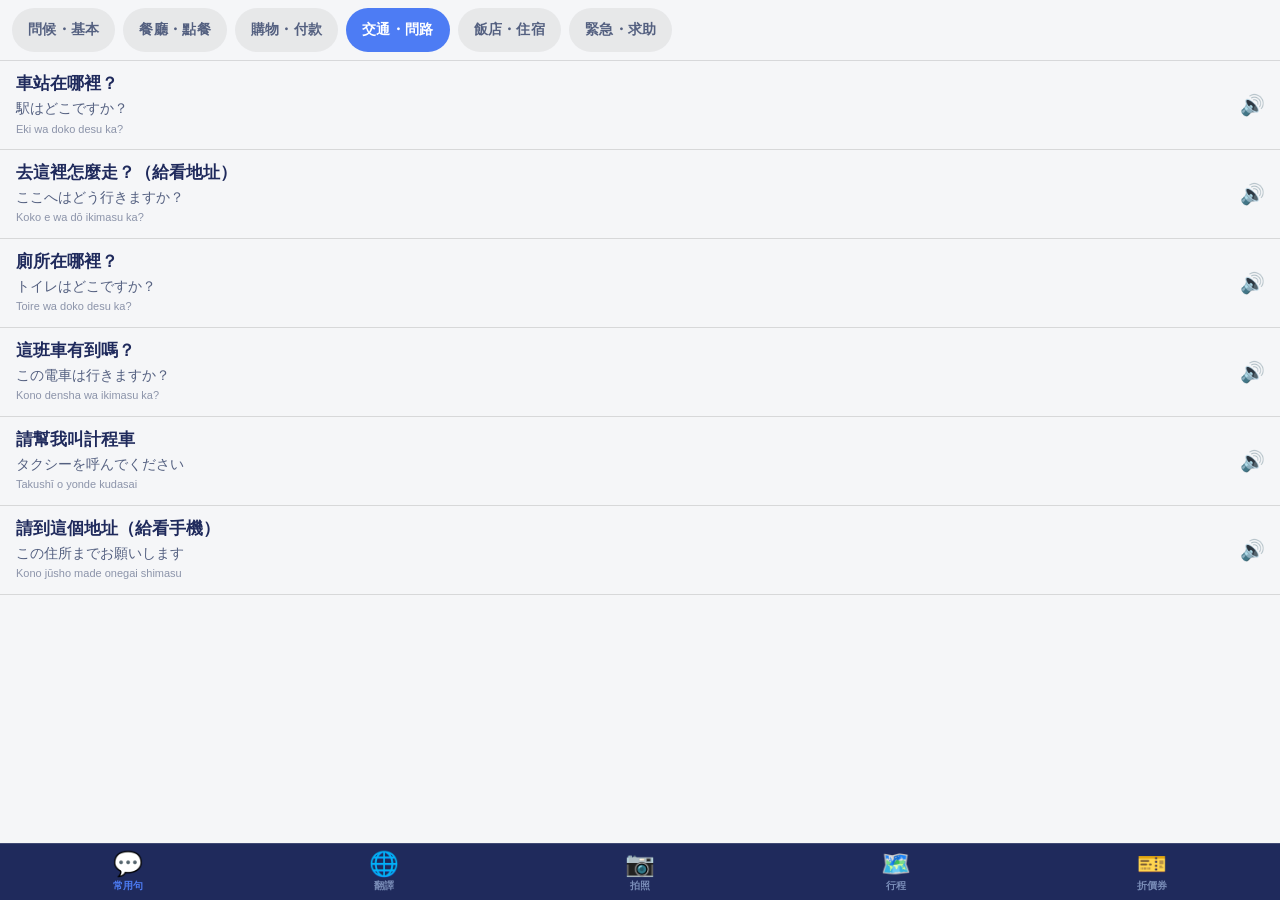
==== index.html @ 30d0a012 "feat(tokyo-trip): Task4 折價券圖片專區 + Task8 淺色主題與常用句分類導覽 Task4 折價券：16 張店家券圖（已壓縮 5MB、全預快取離線可用）、       分類列" ====
<!DOCTYPE html>
<html lang="zh-Hant">
<head>
  <meta charset="UTF-8">

  <!-- ── iOS PWA meta ──────────────────────────────────────────
       viewport-fit=cover：頁面延伸至瀏海/home bar 區域（safe-area 補回）
       apple-mobile-web-app-capable：允許加入主畫面以全螢幕啟動
       apple-mobile-web-app-status-bar-style：default = 不透明黑字（Task8 淺色主題）
         → default 下 safe-area-inset-top 歸 0，全站 env() 回退 0px 模式安全
  ──────────────────────────────────────────────────────────── -->
  <meta name="viewport" content="width=device-width, initial-scale=1, viewport-fit=cover">
  <meta name="apple-mobile-web-app-capable" content="yes">
  <meta name="apple-mobile-web-app-status-bar-style" content="default">
  <meta name="apple-mobile-web-app-title" content="東京行">
  <link rel="apple-touch-icon" href="./icons/apple-touch-icon.png">

  <!-- ── PWA manifest & theme ─────────────────────────────── -->
  <link rel="manifest" href="./manifest.webmanifest">
  <meta name="theme-color" content="#F5F6F8">   <!-- Task8 淺色主題，與 --c-bg / manifest 三處一致 -->

  <title>東京自由行</title>
  <link rel="stylesheet" href="./css/style.css">
</head>
<body>

  <!-- ──────────────────────────────────────────────────────────
    分頁容器（A1 DOM 約定）
      id="tab-{id}"  ← app.js showTab() 依此 id 控制 hidden
      每個 section 直接作為 Task2–6 的掛載容器
      Task2–6 整塊替換 .placeholder-card，不改 section 本體
  ─────────────────────────────────────────────────────────── -->

  <!-- 常用句（Task2 實作）-->
  <section id="tab-phrases" class="tab-section">
    <div class="placeholder-card">
      <span class="placeholder-icon" aria-hidden="true">💬</span>
      <h1 class="placeholder-title">常用句</h1>
      <p class="placeholder-desc">Task2 會實作</p>
    </div>
  </section>

  <!-- 翻譯（Task5 實作）-->
  <section id="tab-translate" class="tab-section" hidden>
    <div class="placeholder-card">
      <span class="placeholder-icon" aria-hidden="true">🌐</span>
      <h1 class="placeholder-title">翻譯</h1>
      <p class="placeholder-desc">Task5 會實作</p>
    </div>
  </section>

  <!-- 拍照（Task6 實作）-->
  <section id="tab-camera" class="tab-section" hidden>
    <div class="placeholder-card">
      <span class="placeholder-icon" aria-hidden="true">📷</span>
      <h1 class="placeholder-title">拍照</h1>
      <p class="placeholder-desc">Task6 會實作</p>
    </div>
  </section>

  <!-- 行程（Task3 實作）-->
  <section id="tab-trip" class="tab-section" hidden>
    <div class="placeholder-card">
      <span class="placeholder-icon" aria-hidden="true">🗺️</span>
      <h1 class="placeholder-title">行程</h1>
      <p class="placeholder-desc">Task3 會實作</p>
    </div>
  </section>

  <!-- 折價券（Task4 實作）-->
  <section id="tab-coupons" class="tab-section" hidden>
    <div class="placeholder-card">
      <span class="placeholder-icon" aria-hidden="true">🎫</span>
      <h1 class="placeholder-title">折價券</h1>
      <p class="placeholder-desc">Task4 會實作</p>
    </div>
  </section>

  <!-- ──────────────────────────────────────────────────────────
    底部分頁導覽列
      A1：data-tab="{id}"  ← app.js DOMContentLoaded 時綁定點擊
      A7：z-index:10（style.css 定義；overlay 須 ≥100）
      safe-area-inset-bottom 由 style.css 處理（iOS home bar）
  ─────────────────────────────────────────────────────────── -->
  <nav id="nav-bar" role="tablist" aria-label="主導覽">

    <button class="nav-btn active" data-tab="phrases"
            role="tab" aria-selected="true" aria-controls="tab-phrases">
      <span class="nav-icon" aria-hidden="true">💬</span>
      <span class="nav-label">常用句</span>
    </button>

    <button class="nav-btn" data-tab="translate"
            role="tab" aria-selected="false" aria-controls="tab-translate">
      <span class="nav-icon" aria-hidden="true">🌐</span>
      <span class="nav-label">翻譯</span>
    </button>

    <button class="nav-btn" data-tab="camera"
            role="tab" aria-selected="false" aria-controls="tab-camera">
      <span class="nav-icon" aria-hidden="true">📷</span>
      <span class="nav-label">拍照</span>
    </button>

    <button class="nav-btn" data-tab="trip"
            role="tab" aria-selected="false" aria-controls="tab-trip">
      <span class="nav-icon" aria-hidden="true">🗺️</span>
      <span class="nav-label">行程</span>
    </button>

    <button class="nav-btn" data-tab="coupons"
            role="tab" aria-selected="false" aria-controls="tab-coupons">
      <span class="nav-icon" aria-hidden="true">🎫</span>
      <span class="nav-label">折價券</span>
    </button>

  </nav>

  <!-- ──────────────────────────────────────────────────────────
    腳本載入順序（A6 — 前四項位置定死，Task2-6 不得更動）
      config.js：onerror 容錯（A4）— window.APP_CONFIG 可能未定義
      phrases.js / tripdata.js：資料層，必須在 app.js 之前
      app.js：分頁框架 + App API + SW 註冊
      Task2-6 功能模組：app.js 之後插入，可直接同步呼叫 App.registerTab()
  ─────────────────────────────────────────────────────────── -->
  <script src="./js/config.js" onerror="window._configLoadError=true"></script>
  <script src="./js/phrases.js"></script>
  <script src="./js/tripdata.js"></script>
  <script src="./js/app.js"></script>
  <!-- Task2 功能模組（順序定死：tts 在最前，phrases-tab 在最後，皆在 app.js 之後）-->
  <script src="./js/tts.js"></script>
  <script src="./js/bigtext.js"></script>
  <script src="./js/phrases-tab.js"></script>
  <!-- Task3 功能模組（順序定死：import-data 必須在 trip-tab 之前）-->
  <script src="./js/import-data.js"></script>
  <script src="./js/trip-tab.js"></script>
  <!-- Task5-6 功能模組插這裡，在 trip-tab.js 之後、</body> 之前 -->
  <!-- 例：<script src="./js/api.js"></script>（Task5）-->
  <!-- Task4 功能模組（coupon-viewer 須在 coupons-tab 之前，O1 wrap 依賴）-->
  <script src="./js/coupon-viewer.js"></script>
  <script src="./js/coupons-tab.js"></script>

</body>
</html>
---- css/style.css ----
/* ════════════════════════════════════════════════════════════
   style.css — Tokyo Trip PWA
   iOS 風格 / 直式 / 淺色主題（Task8）/ safe-area
   ════════════════════════════════════════════════════════════

   z-index 層級規範（A7）
   ─────────────────────────────────────────────────────────
   底部導覽列 #nav-bar                    : z-index 10
   [未來実装] 全螢幕 overlay              : z-index >= 100
     Task2  大字展示（phrases fullscreen）
     Task5  翻譯結果遮罩
     Task6  相機取景 / OCR 結果層
   → 設 z-index: 100 即可蓋過導覽列，不需改骨架 CSS
   ═══════════════════════════════════════════════════════════ */


/* ── CSS 變數 ─────────────────────────────────────────────── */
:root {
  /* 主題色（Task8 淺色主題；導覽列 / 品牌卡保留 --c-primary 深色）*/
  --c-primary:     #1F2A5C;   /* 品牌深藍：導覽列 / 航班飯店卡 */
  --c-bg:          #F5F6F8;   /* 主背景：淺色近白（Task8 淺色主題）*/
  --c-accent:      #4D7CF4;   /* 強調填充色：選中 pill / 按鈕底（配白字）*/
  --c-accent-text: #2E5BCC;   /* 文字用深階 accent（淺底 AA ≥4.5:1）*/
  --c-text:        #1F2A5C;   /* 主文字：品牌深藍（高對比）*/
  --c-text-muted:  #546080;   /* 次要文字：深灰藍（淺底 AA ~5:1）*/
  --c-divider:     rgba(0, 0, 0, 0.12);

  /* safe-area（env() 回退 0px，確保桌面/模擬器正常）*/
  --safe-t: env(safe-area-inset-top,    0px);
  --safe-b: env(safe-area-inset-bottom, 0px);
  --safe-l: env(safe-area-inset-left,   0px);
  --safe-r: env(safe-area-inset-right,  0px);

  /* 底部導覽列總高度：icon 區固定 56px + home bar safe-area */
  --nav-h: calc(56px + var(--safe-b));
}


/* ── 重置 ─────────────────────────────────────────────────── */
*, *::before, *::after {
  box-sizing: border-box;
  margin: 0;
  padding: 0;
}

html {
  height: 100%;
  /* 防止 iOS 橡皮筋效果讓整個 html 滾動 */
  overflow: hidden;
}

body {
  height: 100%;
  overflow: hidden;
  font-family: -apple-system, 'Helvetica Neue', Arial, sans-serif;
  background-color: var(--c-bg);
  color: var(--c-text);
  /* safe-area 三邊（top + sides）；底部由 nav-bar 的 padding-bottom 處理 */
  padding-top:   var(--safe-t);
  padding-left:  var(--safe-l);
  padding-right: var(--safe-r);
  /* iOS 點擊高亮 */
  -webkit-tap-highlight-color: transparent;
  /* 防整頁 overscroll */
  overscroll-behavior: none;
}


/* ── 分頁容器（A1 DOM 約定）──────────────────────────────────
   id="tab-{id}"：app.js showTab() 依此 id 切換 hidden 屬性
   fixed 定位讓各分頁獨立佔滿內容區，互不影響
   Task2–6 整塊替換 .placeholder-card，section 本體不需異動
   ─────────────────────────────────────────────────────────── */
.tab-section {
  position: fixed;
  top:    var(--safe-t);
  left:   var(--safe-l);
  right:  var(--safe-r);
  bottom: var(--nav-h);      /* 留給底部導覽列 */
  overflow-y: auto;
  -webkit-overflow-scrolling: touch;
  overscroll-behavior: contain;
  display: flex;
  flex-direction: column;
}

/* app.js 用原生 hidden 屬性控制顯示；同時用 display:none 保險 */
.tab-section[hidden] {
  display: none;
}


/* ── 佔位卡 ──────────────────────────────────────────────────
   Task2–6：整塊替換此 div 即可，section 結構不變
   ─────────────────────────────────────────────────────────── */
.placeholder-card {
  flex: 1;
  display: flex;
  flex-direction: column;
  align-items: center;
  justify-content: center;
  gap: 20px;
  padding: 40px 24px;
  text-align: center;
}

.placeholder-icon {
  font-size: 72px;
  line-height: 1;
  user-select: none;
}

.placeholder-title {
  font-size: 32px;
  font-weight: 700;
  letter-spacing: 0.04em;
  color: var(--c-text);
}

.placeholder-desc {
  font-size: 16px;
  color: var(--c-text-muted);
}


/* ── 底部導覽列（A7：z-index:10）────────────────────────────
   overlay（Task2/5/6）設 z-index >= 100 可完整蓋過導覽列
   ─────────────────────────────────────────────────────────── */
#nav-bar {
  position: fixed;
  bottom: 0;
  left:   0;
  right:  0;
  z-index: 10;             /* A7 */

  display: flex;
  align-items: stretch;
  background-color: var(--c-primary);
  border-top: 1px solid rgba(255, 255, 255, 0.15);   /* 深底分隔線解耦：--c-divider 翻淺後在深底隱形 */
  /* iOS home bar 安全區（env safe-area-inset-bottom）*/
  padding-bottom: var(--safe-b);
}


/* ── 導覽按鈕（觸控目標 >= 44px）──────────────────────────── */
.nav-btn {
  flex: 1;
  min-height: 56px;       /* icon 區高度，觸控目標滿足 >= 44px */
  display: flex;
  flex-direction: column;
  align-items: center;
  justify-content: center;
  gap: 3px;
  padding: 6px 2px;

  background: none;
  border: none;
  cursor: pointer;
  color: #7A8DB8;   /* 導覽列解耦（2-C）：--c-primary 深底，硬編碼原灰藍值維持可讀 */
  -webkit-tap-highlight-color: transparent;
  touch-action: manipulation;   /* 消除 300ms 點擊延遲 */
  transition: color 0.12s ease;
}

.nav-btn.active {
  color: var(--c-accent);
}

.nav-btn:active {
  opacity: 0.6;
}

/* 導覽圖示 */
.nav-icon {
  font-size: 24px;
  line-height: 1;
  user-select: none;
}

/* 導覽文字標籤 */
.nav-label {
  font-size: 10px;
  font-weight: 600;
  letter-spacing: 0.03em;
  white-space: nowrap;
}


/* ════════════════════════════════════════════════════════════
   Task2 — 常用句分頁
   DOM 由 js/phrases-tab.js 動態渲染
   ════════════════════════════════════════════════════════════ */

/* ── 容器 ─────────────────────────────────────────────────── */
.phrases-container {
  width: 100%;
  padding-bottom: 16px;
}

/* ── 分類組 ──────────────────────────────────────────────── */
.phrases-group {
  margin-bottom: 4px;
}

/* 分類標題：sticky 跟著 .tab-section 的捲動 */
.phrases-cat {
  position: sticky;
  top: 0;
  z-index: 1;
  background-color: var(--c-bg);
  padding: 14px 16px 6px;
  font-size: 11px;
  font-weight: 700;
  letter-spacing: 0.10em;
  text-transform: uppercase;
  color: var(--c-text-muted);
}

.phrases-list {
  list-style: none;
}

/* ── 句子項目 ─────────────────────────────────────────────── */
.phrases-item {
  display: flex;
  align-items: stretch;
  border-bottom: 1px solid var(--c-divider);
}

/* 句子本體（點擊開大字 overlay）— 觸控目標 ≥ 44px */
.phrases-item-body {
  flex: 1;
  display: flex;
  flex-direction: column;
  gap: 3px;
  padding: 12px 8px 12px 16px;
  min-height: 64px;
  background: none;
  border: none;
  color: inherit;
  text-align: left;
  cursor: pointer;
  -webkit-tap-highlight-color: transparent;
  touch-action: manipulation;
  transition: background-color 0.1s ease;
}

.phrases-item-body:active {
  background-color: rgba(77, 124, 244, 0.12);
}

/* 中文（主）— 最醒目 */
.phrases-zh {
  display: block;
  font-size: 17px;
  font-weight: 600;
  color: var(--c-text);
  line-height: 1.35;
}

/* 日文（次）*/
.phrases-ja {
  display: block;
  font-size: 14px;
  color: var(--c-text-muted);
  line-height: 1.4;
}

/* 羅馬拼音（小字）*/
.phrases-romaji {
  display: block;
  font-size: 11px;
  color: var(--c-text-muted);
  opacity: 0.65;
  line-height: 1.4;
}

/* 播放鈕（句子右側）— 觸控目標 ≥ 44px（高度繼承同行 .phrases-item-body）*/
.phrases-speak-btn {
  display: flex;
  align-items: center;
  justify-content: center;
  flex-shrink: 0;
  min-width: 56px;
  padding: 0 6px;
  background: none;
  border: none;
  font-size: 20px;
  color: var(--c-accent-text);   /* 淺底文字用深階 accent（AA）*/
  cursor: pointer;
  -webkit-tap-highlight-color: transparent;
  touch-action: manipulation;
}

.phrases-speak-btn:active {
  opacity: 0.5;
}

.phrases-speak-btn:disabled {
  color: var(--c-text-muted);
  opacity: 0.35;
  cursor: default;
}

/* 句庫載入失敗文案 */
.phrases-error {
  padding: 48px 24px;
  text-align: center;
  color: var(--c-text-muted);
  font-size: 16px;
  line-height: 1.5;
}


/* ════════════════════════════════════════════════════════════
   Task2 — 大字展示 Overlay（Task5/6 共用元件）
   JS（bigtext.js）用 inline style display:none 初始隱藏；
   顯示時移除 inline style → 本 CSS 的 display:flex 生效（A7/B1）
   ════════════════════════════════════════════════════════════ */

/* A7：z-index ≥ 100 蓋過導覽列；B1：fixed 掛 body，不掛 section */
.bigtext-overlay {
  position: fixed;
  top: 0;
  left: 0;
  right: 0;
  bottom: 0;
  z-index: 100;
  display: flex;
  flex-direction: column;
  align-items: center;
  justify-content: space-between;
  /* 深色高對比，呼應 #1F2A5C 主題 */
  background-color: #0A1020;
  /* 四邊 safe-area（沿用 --safe-* 變數）*/
  padding-top:    calc(var(--safe-t) + 20px);
  padding-right:  calc(var(--safe-r) + 16px);
  padding-bottom: calc(var(--safe-b) + 20px);
  padding-left:   calc(var(--safe-l) + 16px);
}

/* 主文 + 小字區，垂直置中 */
.bigtext-content {
  flex: 1;
  min-height: 0;
  display: flex;
  flex-direction: column;
  align-items: center;
  justify-content: center;
  width: 100%;
  gap: 16px;
  overflow: hidden;
}

/* 日文主角：超大字，給店員看；clamp 確保最長句不溢出 */
.bigtext-ja {
  font-size: clamp(48px, 13vw, 96px);
  font-weight: 700;
  color: #ffffff;
  text-align: center;
  line-height: 1.25;
  overflow-wrap: break-word;
  word-break: break-word;
  width: 100%;
  margin: 0;
}

/* 中文 + 羅馬拼音小字區（ja-only 時 JS 以 inline style 隱藏整段）*/
.bigtext-sub {
  display: flex;
  flex-direction: column;
  align-items: center;
  gap: 4px;
}

.bigtext-zh {
  font-size: 20px;
  font-weight: 500;
  color: rgba(240, 244, 255, 0.85);
  text-align: center;
  margin: 0;
  line-height: 1.35;
}

.bigtext-romaji {
  font-size: 14px;
  color: rgba(240, 244, 255, 0.50);
  text-align: center;
  margin: 0;
  line-height: 1.35;
}

/* 控制區：播放鈕 + 關閉鈕 */
.bigtext-controls {
  flex-shrink: 0;
  display: flex;
  gap: 16px;
  justify-content: center;
  align-items: center;
  width: 100%;
  padding-top: 12px;
}

/* 播放鈕（overlay 內）— 觸控目標 ≥ 44px */
.bigtext-speak-btn {
  display: flex;
  align-items: center;
  justify-content: center;
  min-width: 72px;
  min-height: 56px;
  padding: 0 20px;
  border: none;
  border-radius: 14px;
  font-size: 26px;
  background-color: var(--c-accent);
  color: #ffffff;
  cursor: pointer;
  -webkit-tap-highlight-color: transparent;
  touch-action: manipulation;
}

.bigtext-speak-btn:active {
  opacity: 0.7;
}

.bigtext-speak-btn:disabled {
  background-color: #7A8DB8;   /* B2 overlay 解耦：等值硬編碼，主題翻淺後 disabled 色不變 */
  opacity: 0.45;
  cursor: default;
}

/* 關閉鈕（spec 規則 7）— 觸控目標 ≥ 44px */
.bigtext-close-btn {
  display: flex;
  align-items: center;
  justify-content: center;
  min-width: 72px;
  min-height: 56px;
  padding: 0 20px;
  border: none;
  border-radius: 14px;
  font-size: 22px;
  background-color: rgba(255, 255, 255, 0.14);
  color: #F0F4FF;   /* B1 overlay 解耦：等值硬編碼，深底關閉鈕字色不受主題翻轉 */
  cursor: pointer;
  -webkit-tap-highlight-color: transparent;
  touch-action: manipulation;
}

.bigtext-close-btn:active {
  opacity: 0.6;
}


/* ════════════════════════════════════════════════════════════
   Task3 — 行程分頁（trip tab）
   DOM 由 js/trip-tab.js 動態渲染；class 名由 Task3.api.md 定案
   ════════════════════════════════════════════════════════════ */

/* ── 主容器 ─────────────────────────────────────────────────── */
.trip-container {
  width: 100%;
  padding-bottom: 32px;   /* 避免鍵盤彈出遮住底部內容 */
}

/* ── Pill 導覽（子區塊切換）────────────────────────────────── */
.trip-pills {
  position: sticky;
  top: 0;
  z-index: 1;
  display: flex;
  padding: 10px 12px;
  gap: 8px;
  background-color: var(--c-bg);
  border-bottom: 1px solid var(--c-divider);
  overflow-x: auto;
  -webkit-overflow-scrolling: touch;
  scrollbar-width: none;
}

.trip-pills::-webkit-scrollbar {
  display: none;
}

.trip-pill {
  flex-shrink: 0;
  min-height: 44px;
  padding: 0 18px;
  background: rgba(0, 0, 0, 0.06);   /* A1：白色 tint 在淺底隱形 → 深色 tint */
  border: none;
  border-radius: 22px;
  color: var(--c-text-muted);
  font-size: 14px;
  font-weight: 600;
  letter-spacing: 0.02em;
  cursor: pointer;
  -webkit-tap-highlight-color: transparent;
  touch-action: manipulation;
  transition: background-color 0.15s ease, color 0.15s ease;
  white-space: nowrap;
}

.trip-pill.active {
  background: var(--c-accent);
  color: #ffffff;
}

.trip-pill:active {
  opacity: 0.7;
}

/* ── 共用：section 容器、錯誤、標題 ──────────────────────── */
.trip-section {
  width: 100%;
  padding-bottom: 16px;
}

.trip-section[hidden] {
  display: none;
}

.trip-error {
  padding: 40px 24px;
  text-align: center;
  color: var(--c-text-muted);
  font-size: 15px;
  line-height: 1.6;
}

.trip-section-title {
  font-size: 12px;
  font-weight: 700;
  letter-spacing: 0.10em;
  text-transform: uppercase;
  color: var(--c-text-muted);
  padding: 18px 16px 8px;
}

/* 暫時提示（複製成功等，trip-tab.js 動態插入）*/
.trip-tip {
  display: inline-flex;
  align-items: center;
  padding: 3px 10px;
  border-radius: 8px;
  background-color: rgba(77, 124, 244, 0.22);
  color: var(--c-accent-text);   /* 淺底文字用深階 accent（AA）*/
  font-size: 13px;
  font-weight: 600;
  margin-left: 8px;
  vertical-align: middle;
  pointer-events: none;
  animation: trip-tip-fade 1.8s ease forwards;
}

@keyframes trip-tip-fade {
  0%   { opacity: 1; }
  65%  { opacity: 1; }
  100% { opacity: 0; }
}


/* ── 行程：日卡 ─────────────────────────────────────────────── */
.trip-day-card {
  border-bottom: 1px solid var(--c-divider);
}

/* 日卡標題列（點擊展開／收合整天）*/
.trip-day-header {
  display: flex;
  align-items: center;
  gap: 8px;
  padding: 14px 16px;
  min-height: 56px;
  cursor: pointer;
  -webkit-tap-highlight-color: transparent;
  touch-action: manipulation;
  user-select: none;
  transition: background-color 0.12s ease;
}

.trip-day-header:active {
  background-color: rgba(77, 124, 244, 0.10);
}

/* 展開狀態視覺強調 */
.trip-day-header[aria-expanded="true"] {
  background-color: rgba(77, 124, 244, 0.06);
}

.trip-day-label {
  font-size: 12px;
  font-weight: 700;
  color: var(--c-accent-text);   /* 淺底文字用深階 accent（AA）*/
  letter-spacing: 0.06em;
  text-transform: uppercase;
  flex-shrink: 0;
}

.trip-day-date {
  font-size: 15px;
  font-weight: 600;
  color: var(--c-text);
  flex-shrink: 0;
}

.trip-day-theme {
  flex: 1;
  font-size: 13px;
  color: var(--c-text-muted);
  overflow: hidden;
  text-overflow: ellipsis;
  white-space: nowrap;
}

.trip-day-chevron {
  font-size: 11px;
  color: var(--c-text-muted);
  flex-shrink: 0;
}

/* 日卡內容（展開後可見）*/
.trip-day-body {
  padding: 0 0 8px;
}

.trip-day-body[hidden] {
  display: none;
}

/* ── 行程：項目列 ───────────────────────────────────────────── */
.trip-item {
  border-bottom: 1px solid rgba(0, 0, 0, 0.08);   /* A2：白色 tint 在淺底隱形 → 深色 tint */
}

.trip-item:last-child {
  border-bottom: none;
}

.trip-item-header {
  display: flex;
  align-items: flex-start;
  gap: 10px;
  padding: 11px 16px 11px 20px;
  min-height: 44px;
  cursor: pointer;
  -webkit-tap-highlight-color: transparent;
  touch-action: manipulation;
  user-select: none;
}

.trip-item-header:active {
  background-color: rgba(0, 0, 0, 0.06);   /* A3：白色 tint 在淺底隱形 → 深色 tint */
}

.trip-item-time {
  font-size: 15px;
  font-weight: 700;
  color: var(--c-accent-text);   /* 淺底文字用深階 accent（AA）*/
  flex-shrink: 0;
  min-width: 46px;
  padding-top: 1px;
  font-variant-numeric: tabular-nums;
}

.trip-item-title {
  flex: 1;
  font-size: 15px;
  color: var(--c-text);
  line-height: 1.4;
}

.trip-item-chevron {
  font-size: 20px;
  color: var(--c-text-muted);
  flex-shrink: 0;
  line-height: 1.2;
  margin-top: -2px;
}

/* 展開詳情（\n 由 JS 轉成 <br>；white-space:pre-wrap 保底）*/
.trip-item-detail {
  padding: 8px 16px 14px 76px;
  font-size: 14px;
  color: var(--c-text-muted);
  line-height: 1.65;
  white-space: pre-wrap;
  background-color: rgba(0, 0, 0, 0.04);   /* A4：深色底減淡，淺底下不過重 */
  border-top: 1px solid rgba(0, 0, 0, 0.08);   /* A4：白色 tint 在淺底隱形 → 深色 tint */
}

.trip-item-detail[hidden] {
  display: none;
}


/* ── 航班：卡片 ─────────────────────────────────────────────── */
.trip-flight-card {
  margin: 14px 12px 0;
  padding: 18px 16px;
  background-color: var(--c-primary);
  border-radius: 16px;
  border: 1px solid var(--c-divider);
}

.trip-flight-label {
  font-size: 11px;
  font-weight: 700;
  letter-spacing: 0.10em;
  text-transform: uppercase;
  color: var(--c-accent);
  margin-bottom: 10px;
}

.trip-flight-info {
  display: flex;
  align-items: baseline;
  gap: 10px;
  margin-bottom: 16px;
  flex-wrap: wrap;
}

.trip-flight-no {
  font-size: 24px;
  font-weight: 700;
  color: var(--c-text);
  letter-spacing: 0.02em;
}

.trip-flight-date {
  font-size: 14px;
  color: var(--c-text-muted);
}

/* 去 → 來 路線列 */
.trip-flight-route {
  display: flex;
  align-items: stretch;
  gap: 0;
  margin-bottom: 16px;
  background-color: rgba(0, 0, 0, 0.20);
  border-radius: 12px;
  overflow: hidden;
}

.trip-flight-from,
.trip-flight-to {
  flex: 1;
  display: flex;
  flex-direction: column;
  gap: 4px;
  padding: 12px 14px;
}

.trip-flight-arrow {
  display: flex;
  align-items: center;
  padding: 0 4px;
  font-size: 22px;
  color: var(--c-accent);
  flex-shrink: 0;
}

.trip-flight-arrow-label {
  font-size: 10px;
  font-weight: 700;
  letter-spacing: 0.08em;
  text-transform: uppercase;
  color: var(--c-text-muted);
}

/* 機場 + 航廈 + 時間（JS 拼成單字串）*/
.trip-flight-endpoint {
  font-size: 15px;
  font-weight: 600;
  color: var(--c-text);
  line-height: 1.45;
}

.trip-flight-note {
  font-size: 13px;
  color: var(--c-text-muted);
  line-height: 1.6;
  padding-top: 14px;
  border-top: 1px solid var(--c-divider);
}


/* ── 飯店：卡片 ─────────────────────────────────────────────── */
.trip-hotel-card {
  margin: 14px 12px 0;
  padding: 18px 16px;
  background-color: var(--c-primary);
  border-radius: 16px;
  border: 1px solid var(--c-divider);
}

.trip-hotel-name {
  font-size: 26px;
  font-weight: 700;
  color: var(--c-text);
  margin-bottom: 6px;
  letter-spacing: 0.01em;
}

.trip-hotel-dates {
  font-size: 14px;
  color: var(--c-text-muted);
  margin-bottom: 18px;
  line-height: 1.5;
}

.trip-hotel-sep {
  margin: 0 4px;
  opacity: 0.6;
}

/* 日文地址（大字展示來源；bigtext-addressline 標記語義）*/
.trip-hotel-address-ja {
  font-size: 18px;
  font-weight: 600;
  color: var(--c-text);
  margin-bottom: 6px;
  line-height: 1.5;
  word-break: break-all;   /* 確保長地址不橫向溢出 */
}

/* B7：在 bigtext overlay 中，.bigtext-ja 已有 overflow-wrap:break-word
   與 word-break:break-word，長日文地址自然換行，無需額外覆寫 */

.trip-hotel-address-zh {
  font-size: 14px;
  color: var(--c-text-muted);
  margin-bottom: 14px;
}

.trip-hotel-tel {
  margin-bottom: 16px;
}

.trip-hotel-tel a {
  display: inline-flex;
  align-items: center;
  min-height: 44px;
  font-size: 18px;
  font-weight: 600;
  color: var(--c-accent);
  text-decoration: none;
}

.trip-hotel-tel a:active {
  opacity: 0.7;
}

.trip-hotel-note {
  font-size: 13px;
  color: var(--c-text-muted);
  margin-bottom: 18px;
  line-height: 1.6;
  padding: 10px 12px;
  background: rgba(0, 0, 0, 0.04);   /* A5：白色 tint 在淺底隱形 → 深色 tint */
  border-radius: 10px;
}

/* 飯店操作按鈕列 */
.trip-hotel-actions {
  display: flex;
  flex-wrap: wrap;
  gap: 10px;
}


/* ── 通用 trip-btn（觸控目標 ≥ 44px）──────────────────────── */
.trip-btn {
  display: inline-flex;
  align-items: center;
  justify-content: center;
  min-height: 48px;
  padding: 0 20px;
  border: none;
  border-radius: 12px;
  font-size: 16px;
  font-weight: 600;
  background-color: var(--c-accent);
  color: #ffffff;
  cursor: pointer;
  -webkit-tap-highlight-color: transparent;
  touch-action: manipulation;
  text-decoration: none;
  transition: opacity 0.12s ease;
  white-space: nowrap;
  -webkit-user-select: none;
  user-select: none;
}

.trip-btn:active {
  opacity: 0.65;
}

/* 飯店：地圖鈕（外連，帶外連圖示文字）*/
.trip-btn-map {
  background-color: rgba(77, 124, 244, 0.18);
  color: var(--c-accent-text);   /* 淺底文字用深階 accent（AA）*/
  border: 1px solid rgba(77, 124, 244, 0.35);
}

/* 飯店：大字鈕（A6：一般淺底用深色 tint；卡片內另有 A9 覆寫）*/
.trip-btn-bigtext {
  background-color: rgba(0, 0, 0, 0.07);   /* A6：白色 tint 在淺底隱形 → 深色 tint */
  color: var(--c-text);
}


/* ── 重要資料：公開段 ────────────────────────────────────────── */
.trip-important-public {
  padding-bottom: 8px;
}

.trip-important-list {
  list-style: none;
}

.trip-important-item {
  display: flex;
  flex-direction: column;
  gap: 6px;
  padding: 14px 16px;
  border-bottom: 1px solid var(--c-divider);
}

.trip-important-label {
  font-size: 13px;
  font-weight: 600;
  color: var(--c-text-muted);
  line-height: 1.4;
}

/* tel: 連結要大且好點 */
.trip-important-tel {
  display: inline-flex;
  align-items: center;
  min-height: 44px;
  font-size: 22px;
  font-weight: 700;
  color: var(--c-accent-text);   /* 淺底文字用深階 accent（AA）*/
  text-decoration: none;
  letter-spacing: 0.02em;
}

.trip-important-tel:active {
  opacity: 0.7;
}

.trip-important-value {
  font-size: 14px;
  color: var(--c-text);
  line-height: 1.55;
}


/* ── 重要資料：本機私人段 ──────────────────────────────────── */
.trip-private-section {
  margin-top: 12px;
  border-top: 2px solid var(--c-divider);
}

.trip-private-title {
  font-size: 12px;
  font-weight: 700;
  letter-spacing: 0.10em;
  text-transform: uppercase;
  color: var(--c-text-muted);
  padding: 18px 16px 10px;
}

/* localStorage 不可用提示 */
.trip-private-unavail {
  margin: 0 12px 16px;
  padding: 14px 16px;
  font-size: 14px;
  color: #8A6A00;   /* A7：#E8B84B 在淺底對比 ~1.9:1 → 深琥珀 #8A6A00 */
  line-height: 1.65;
  background: rgba(232, 184, 75, 0.10);
  border: 1px solid rgba(138, 106, 0, 0.25);
  border-radius: 12px;
}

/* 空狀態提示文案 */
.trip-private-info {
  padding: 0 16px;
  font-size: 14px;
  color: var(--c-text-muted);
  line-height: 1.75;
  margin-bottom: 16px;
}

.trip-private-info strong {
  color: var(--c-text);
  font-weight: 600;
}

.trip-private-info small {
  font-size: 12px;
  opacity: 0.75;
}

/* 空狀態「匯入」按鈕：全寬大按鈕，醒目 */
.trip-btn-import {
  display: flex;
  width: calc(100% - 32px);
  margin: 0 16px 0;
  justify-content: center;
  min-height: 56px;
  font-size: 19px;
  letter-spacing: 0.03em;
}

/* ── 匯入區（空狀態時立即可見；重新匯入時預設隱藏）──────────
   textarea 優先顯示，一看就知道要長按貼上
   ─────────────────────────────────────────────────────────── */
.trip-import-area {
  padding: 16px;
}

.trip-import-area[hidden] {
  display: none;
}

.trip-import-hint {
  font-size: 14px;
  color: var(--c-text-muted);
  margin-bottom: 10px;
  line-height: 1.5;
}

/* 貼上框：字夠大讓使用者容易長按，iOS 不縮放（≥ 16px）*/
.trip-import-textarea {
  display: block;
  width: 100%;
  min-height: 110px;
  padding: 14px;
  border: 2px solid var(--c-accent);    /* 強框線：視覺引導貼上 */
  border-radius: 12px;
  background-color: rgba(77, 124, 244, 0.06);
  color: var(--c-text);
  font-size: 16px;                       /* iOS ≥ 16px 不自動縮放 */
  font-family: -apple-system, 'Helvetica Neue', Arial, sans-serif;
  resize: none;
  margin-bottom: 14px;
  box-sizing: border-box;
  -webkit-text-size-adjust: 100%;
}

.trip-import-textarea::placeholder {
  color: var(--c-text-muted);
  opacity: 0.45;
  font-size: 13px;
}

.trip-import-textarea:focus {
  outline: none;
  border-color: #2E5BCC;   /* A10：#7AA6FF 在淺底偏弱 → 深化為 accent-text 值 */
  background-color: rgba(77, 124, 244, 0.10);
}

/* 確認匯入按鈕：全寬大按鈕 */
.trip-btn-confirm {
  display: flex;
  width: 100%;
  justify-content: center;
  min-height: 54px;
  font-size: 18px;
}

.trip-import-error {
  margin-top: 10px;
  font-size: 14px;
  color: #C63A3A;   /* A8：#FF6B6B 在淺底 ~2.9:1 AA 不過 → 深紅 #C63A3A */
  line-height: 1.55;
}

.trip-import-error[hidden] {
  display: none;
}

/* ── 已匯入狀態：資料欄位 ──────────────────────────────────── */
.trip-private-fields {
  padding-bottom: 8px;
}

.trip-private-section-title {
  font-size: 11px;
  font-weight: 700;
  letter-spacing: 0.10em;
  text-transform: uppercase;
  color: var(--c-text-muted);
  padding: 14px 16px 4px;
}

.trip-private-row {
  display: flex;
  align-items: flex-start;
  gap: 14px;
  padding: 11px 16px;
  border-bottom: 1px solid rgba(0, 0, 0, 0.08);   /* 白色 tint 在淺底隱形 → 深色 tint */
  min-height: 44px;
}

.trip-private-row-label {
  flex-shrink: 0;
  width: 72px;
  font-size: 13px;
  color: var(--c-text-muted);
  padding-top: 2px;
  line-height: 1.4;
}

.trip-private-row-value {
  flex: 1;
  font-size: 16px;
  font-weight: 600;
  color: var(--c-text);
  line-height: 1.45;
  word-break: break-all;
}

.trip-private-row-value a {
  display: inline-flex;
  align-items: center;
  min-height: 44px;
  color: var(--c-accent-text);   /* 淺底文字用深階 accent（AA）*/
  text-decoration: none;
  font-weight: 700;
  font-size: 18px;
}

.trip-private-row-value a:active {
  opacity: 0.7;
}

/* ── 已匯入狀態：操作按鈕列 ───────────────────────────────── */
.trip-private-actions {
  display: flex;
  flex-wrap: wrap;
  gap: 10px;
  padding: 14px 16px 16px;
}

.trip-btn-reimport {
  background-color: rgba(77, 124, 244, 0.18);
  color: var(--c-accent-text);   /* 淺底文字用深階 accent（AA）*/
  border: 1px solid rgba(77, 124, 244, 0.32);
}

.trip-btn-export {
  background-color: rgba(0, 0, 0, 0.07);   /* A6：白色 tint 在淺底隱形 → 深色 tint */
  color: var(--c-text);
}

.trip-btn-clear {
  background-color: rgba(198, 58, 58, 0.10);   /* A8：深紅 tint */
  color: #C63A3A;   /* A8：亮紅 ~2.9:1 → 深紅 #C63A3A */
  border: 1px solid rgba(198, 58, 58, 0.28);
}

/* ── 匯出區 ─────────────────────────────────────────────────── */
.trip-export-area {
  padding: 0 16px 16px;
}

.trip-export-area[hidden] {
  display: none;
}

.trip-export-note {
  font-size: 13px;
  color: var(--c-text-muted);
  margin-bottom: 10px;
  line-height: 1.55;
}

.trip-export-textarea {
  display: block;
  width: 100%;
  min-height: 76px;
  padding: 10px 12px;
  border: 1px solid var(--c-divider);
  border-radius: 10px;
  background-color: rgba(0, 0, 0, 0.04);   /* A5：白色 tint 在淺底隱形 → 深色 tint */
  color: var(--c-text-muted);
  font-size: 12px;
  font-family: monospace;
  resize: vertical;
  margin-bottom: 10px;
  box-sizing: border-box;
}


/* ════════════════════════════════════════════════════════════
   Task8 — B1 A9：深藍品牌卡內文字解耦
   trip-flight-card / trip-hotel-card 保留 --c-primary 深底，
   但卡內所有文字 / 分隔線原本引用會翻轉的全域變數，需硬編碼為白色系
   ════════════════════════════════════════════════════════════ */

.trip-flight-card .trip-flight-no,
.trip-flight-card .trip-flight-endpoint {
  color: #F0F4FF;   /* A9：深藍卡主文字白色系 */
}

.trip-flight-card .trip-flight-date,
.trip-flight-card .trip-flight-arrow-label {
  color: #B0BDD8;   /* A9：深藍卡次要文字灰藍 */
}

.trip-flight-card .trip-flight-note {
  color: #B0BDD8;
  border-top-color: rgba(255, 255, 255, 0.10);   /* A9：divider 在深卡上 */
}

.trip-flight-card,
.trip-hotel-card {
  border-color: rgba(255, 255, 255, 0.12);   /* A9：dark-bg 上的 divider 邊框 */
}

.trip-hotel-card .trip-hotel-name,
.trip-hotel-card .trip-hotel-address-ja {
  color: #F0F4FF;   /* A9：深藍卡主文字白色系 */
}

.trip-hotel-card .trip-hotel-dates,
.trip-hotel-card .trip-hotel-address-zh {
  color: #B0BDD8;   /* A9：深藍卡次要文字 */
}

.trip-hotel-card .trip-hotel-note {
  color: #B0BDD8;
  background: rgba(255, 255, 255, 0.06);   /* A9：深卡內 note 區 */
}

/* 深藍卡內的大字鈕：保留原白色系按鈕樣式（A6 的全域改法不適用於深卡內）*/
.trip-flight-card .trip-btn-bigtext,
.trip-hotel-card .trip-btn-bigtext {
  background-color: rgba(255, 255, 255, 0.10);
  color: #F0F4FF;
}


/* ════════════════════════════════════════════════════════════
   Task8 — B2 常用句分類 chips 導覽
   DOM 由 js/phrases-tab.js 渲染；backend 定案 class 名見 Task8.api.md
   ════════════════════════════════════════════════════════════ */

/* chips 導覽列：sticky 置頂，橫向捲 */
.phrases-chips-bar {
  position: sticky;
  top: 0;
  z-index: 2;
  background-color: var(--c-bg);
  border-bottom: 1px solid var(--c-divider);
  padding: 8px 12px;
  overflow-x: auto;
  white-space: nowrap;
  -webkit-overflow-scrolling: touch;
  scrollbar-width: none;
}

.phrases-chips-bar::-webkit-scrollbar {
  display: none;
}

/* 每顆 chip：觸控目標 ≥44px */
.phrases-chip {
  display: inline-flex;
  align-items: center;
  min-height: 44px;
  padding: 0 16px;
  margin-right: 8px;
  background: rgba(0, 0, 0, 0.06);   /* 淺底用深色系 tint（勿用白色 tint）*/
  border: none;
  border-radius: 22px;
  color: var(--c-text-muted);
  font-size: 14px;
  font-weight: 600;
  letter-spacing: 0.02em;
  cursor: pointer;
  -webkit-tap-highlight-color: transparent;
  touch-action: manipulation;
  transition: background-color 0.15s ease, color 0.15s ease;
  white-space: nowrap;
}

.phrases-chip:last-child {
  margin-right: 0;
}

.phrases-chip:active {
  opacity: 0.7;
}

/* 選中 chip：accent 底白字，清楚 active 態 */
.phrases-chip-active {
  background: var(--c-accent);
  color: #ffffff;
}

/* 列表切換容器（JS 整塊替換 innerHTML）*/
.phrases-list-area {
  width: 100%;
}


/* ════════════════════════════════════════════════════════════
   Task4 — 折價券分頁（coupons tab）
   DOM 由 js/coupons-tab.js 動態渲染；class 名由 Task4.api.md 定案
   ════════════════════════════════════════════════════════════ */

/* ── 主容器 ─────────────────────────────────────────────────── */
.coupons-container {
  width: 100%;
  padding-bottom: 32px;
}

/* ── 分類組 ──────────────────────────────────────────────── */
.coupons-group {
  margin-bottom: 4px;
}

/* 分類標題：sticky 跟著 .tab-section 的捲動 */
.coupons-group-title {
  position: sticky;
  top: 0;
  z-index: 1;
  background-color: var(--c-bg);
  padding: 14px 16px 6px;
  font-size: 11px;
  font-weight: 700;
  letter-spacing: 0.10em;
  text-transform: uppercase;
  color: var(--c-text-muted);
}

/* ── 券卡（點整卡開檢視器）─────────────────────────────────
   觸控目標 ≥ 44px（min-height 保證，實際隨圖高撐開更高）
   ─────────────────────────────────────────────────────────── */
.coupon-card {
  display: flex;
  align-items: stretch;
  min-height: 130px;      /* 縮圖高度，同時滿足 ≥44px */
  border-bottom: 1px solid var(--c-divider);
  cursor: pointer;
  -webkit-tap-highlight-color: transparent;
  touch-action: manipulation;
  transition: background-color 0.10s ease;
}

.coupon-card:active {
  background-color: rgba(77, 124, 244, 0.12);
}

/* ── 縮圖區 ─────────────────────────────────────────────────── */
.coupon-card-thumb-wrap {
  flex-shrink: 0;
  width: 106px;
  background-color: rgba(0, 0, 0, 0.05);   /* A5：白色 tint 在淺底隱形 → 深色 tint */
  overflow: hidden;
  display: flex;
  align-items: center;
  justify-content: center;
}

/* loading="lazy" 屬性由 JS 設定；CSS 只控外觀 */
.coupon-card-thumb {
  display: block;
  width: 100%;
  height: 130px;
  object-fit: cover;      /* 裁切填滿：預覽用途，全圖在檢視器 */
}

.coupon-card-thumb-error {
  font-size: 11px;
  color: var(--c-text-muted);
  padding: 8px 6px;
  text-align: center;
  line-height: 1.45;
}

/* ── 文字資訊區 ──────────────────────────────────────────── */
.coupon-card-info {
  flex: 1;
  min-width: 0;           /* 防止長店名撐破 flex */
  display: flex;
  flex-direction: column;
  gap: 4px;
  padding: 12px 12px 12px 10px;
}

/* 店名（主標）*/
.coupon-card-store {
  font-size: 16px;
  font-weight: 600;
  color: var(--c-text);
  line-height: 1.3;
  overflow: hidden;
  text-overflow: ellipsis;
  white-space: nowrap;
}

/* 折扣摘要 */
.coupon-card-discount {
  font-size: 13px;
  font-weight: 500;
  color: var(--c-accent-text);   /* 淺底文字用深階 accent（AA）*/
  line-height: 1.35;
}

/* 效期（null -> 「效期：依券面」由 JS 填入）*/
.coupon-card-expiry {
  font-size: 12px;
  color: var(--c-text-muted);
}

/* 徽章列 */
.coupon-card-badges {
  display: flex;
  flex-wrap: wrap;
  gap: 6px;
  margin-top: 2px;
}

/* 需護照徽章 */
.coupon-card-badge-passport {
  display: inline-block;
  padding: 2px 8px;
  border-radius: 6px;
  font-size: 11px;
  font-weight: 600;
  background-color: rgba(77, 124, 244, 0.18);
  color: var(--c-accent-text);   /* 淺底文字用深階 accent（AA）*/
  border: 1px solid rgba(77, 124, 244, 0.35);
}

/* 地區警示（非東京門市，用橘黃色醒目標記）*/
.coupon-card-badge-area {
  display: inline-block;
  padding: 2px 8px;
  border-radius: 6px;
  font-size: 11px;
  font-weight: 700;
  background-color: rgba(232, 184, 75, 0.15);
  color: #8A6A00;   /* A7：#E8B84B 在淺底對比 ~1.9:1 → 深琥珀 #8A6A00 */
  border: 1px solid rgba(138, 106, 0, 0.35);
}

/* 注意事項小字 */
.coupon-card-notes {
  font-size: 11px;
  color: var(--c-text-muted);
  line-height: 1.45;
  opacity: 0.80;
}

/* 資料載入失敗文案 */
.coupons-error {
  padding: 48px 24px;
  text-align: center;
  color: var(--c-text-muted);
  font-size: 16px;
  line-height: 1.5;
}


/* ════════════════════════════════════════════════════════════
   Task4 — 折價券圖片檢視器 overlay（coupon-viewer.js）
   JS 以 inline style display:none 初始隱藏；
   開啟時清除 inline style → 此 CSS 的 display:flex 生效
   O3：z-index = 110（導覽列 10 / bigtext-overlay 100 / 此 110）
   ════════════════════════════════════════════════════════════ */

.cv-overlay {
  position: fixed;
  top: 0;
  left: 0;
  right: 0;
  bottom: 0;
  z-index: 110;           /* O3：蓋過 bigtext（100），不擋 Task5/6（120+）*/
  display: flex;
  flex-direction: column;
  background-color: rgba(0, 0, 0, 0.96);  /* 近全黑：讓券圖最突顯 */
  /* safe-area 四邊（沿 --safe-* 變數，Task1 規範）*/
  padding-top:    var(--safe-t);
  padding-right:  var(--safe-r);
  padding-bottom: var(--safe-b);
  padding-left:   var(--safe-l);
}

/* ── Header（店名 + 關閉鈕）────────────────────────────────── */
.cv-header {
  flex-shrink: 0;
  display: flex;
  align-items: center;
  justify-content: space-between;
  padding: 6px 8px 6px 16px;
  min-height: 52px;
  background-color: rgba(31, 42, 92, 0.90);  /* --c-primary 半透明 */
  border-bottom: 1px solid rgba(255, 255, 255, 0.10);   /* B4 overlay 解耦：等值硬編碼 */
}

/* 店名小標 */
.cv-title {
  flex: 1;
  font-size: 15px;
  font-weight: 600;
  color: #F0F4FF;   /* B3 overlay 解耦：等值硬編碼，深底店名不受主題翻轉 */
  white-space: nowrap;
  overflow: hidden;
  text-overflow: ellipsis;
  margin-right: 8px;
}

/* 關閉鈕（觸控目標 ≥ 44px）*/
.cv-close-btn {
  display: flex;
  align-items: center;
  justify-content: center;
  flex-shrink: 0;
  min-width: 48px;
  min-height: 48px;
  padding: 0;
  border: none;
  border-radius: 12px;
  background-color: rgba(255, 255, 255, 0.14);
  color: #F0F4FF;   /* B3 overlay 解耦：等值硬編碼，關閉鈕在深底不受翻轉影響 */
  font-size: 20px;
  cursor: pointer;
  -webkit-tap-highlight-color: transparent;
  touch-action: manipulation;
}

.cv-close-btn:active {
  opacity: 0.55;
}

/* ── 圖片手勢層（O4：pinch/pan 事件在此 element 上）───────────
   touch-action:none 告知瀏覽器由 JS 接管所有手勢；
   JS 在此層 stopPropagation，不讓背景鎖吃掉縮放/平移手勢。
   ─────────────────────────────────────────────────────────── */
.cv-img-wrap {
  flex: 1;
  min-height: 0;
  display: flex;
  align-items: center;
  justify-content: center;
  overflow: hidden;
  position: relative;
  touch-action: none;     /* 手勢完全交由 JS 處理 */
}

/* 主圖（fit-to-screen；初始 contain 完整顯示，縮放由 JS transform 控制）*/
.cv-img {
  display: block;
  max-width: 100%;
  max-height: 100%;
  width: auto;
  height: auto;
  object-fit: contain;
  -webkit-user-select: none;
  user-select: none;
  /* transform-origin 維持 center center（CSS 預設）；
     JS 動態設定 transform: scale() translate() */
  transform-origin: center center;
}

/* 壞圖訊息（JS 在 img.onerror 時顯示此段）*/
.cv-img-error {
  position: absolute;
  top: 50%;
  left: 50%;
  transform: translate(-50%, -50%);
  font-size: 16px;
  color: #7A8DB8;   /* B5 overlay 解耦：等值硬編碼，深底壞圖文案不受主題翻轉 */
  text-align: center;
  line-height: 1.6;
  padding: 24px;
  pointer-events: none;
}
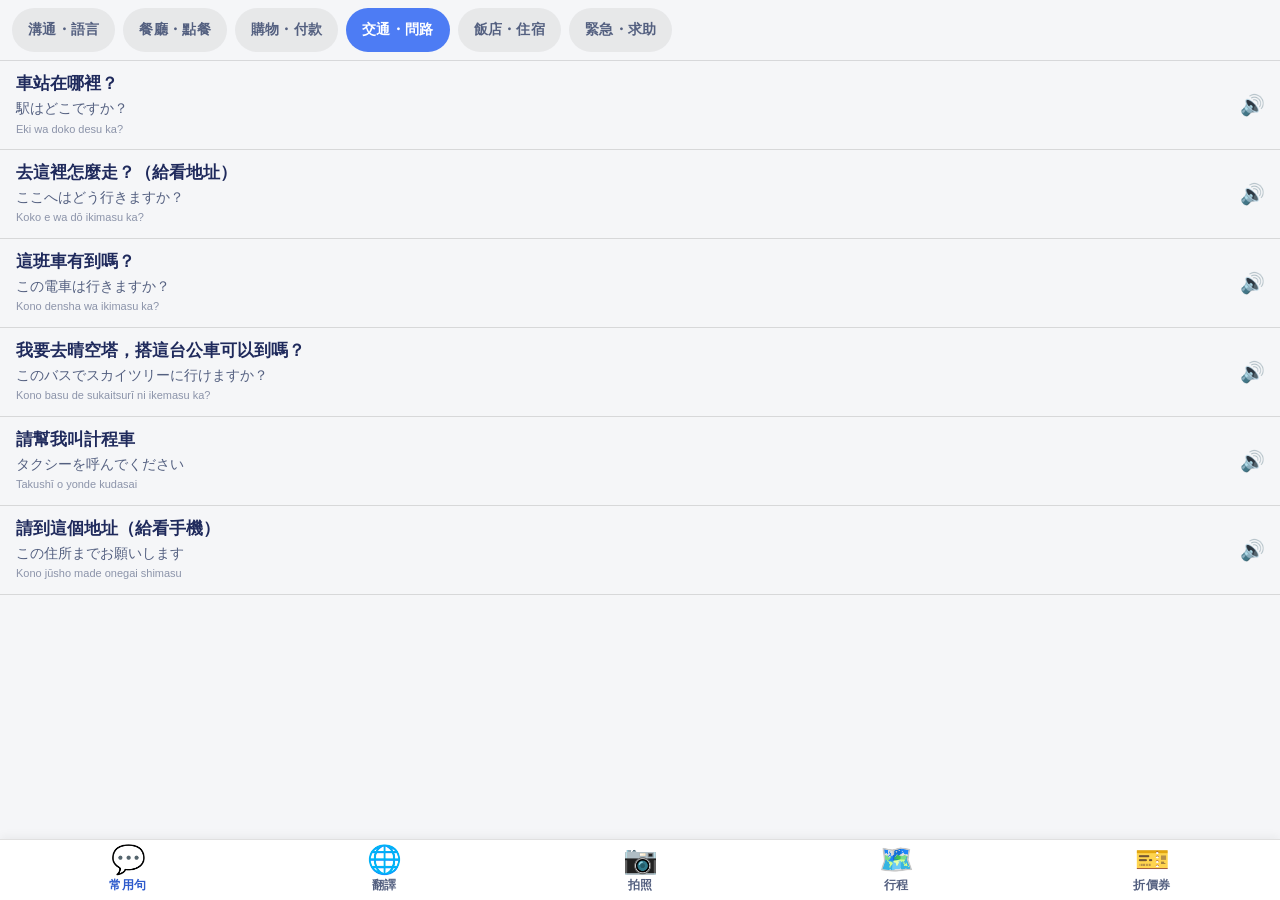
==== commit f59d5d00: "feat(tokyo-trip): Task5 中⇄日即時翻譯（Cloud Translation） - translate 分頁：中⇄日文字翻譯，結果可大字展示/日文語音播放/複製。 - js/ap" ====
--- a/index.html
+++ b/index.html
@@ -135,7 +135,9 @@
   <script src="./js/import-data.js"></script>
   <script src="./js/trip-tab.js"></script>
   <!-- Task5-6 功能模組插這裡，在 trip-tab.js 之後、</body> 之前 -->
-  <!-- 例：<script src="./js/api.js"></script>（Task5）-->
+  <!-- Task5 功能模組（api 在 translate-tab 之前；皆在 tts/bigtext 之後）-->
+  <script src="./js/api.js"></script>
+  <script src="./js/translate-tab.js"></script>
   <!-- Task4 功能模組（coupon-viewer 須在 coupons-tab 之前，O1 wrap 依賴）-->
   <script src="./js/coupon-viewer.js"></script>
   <script src="./js/coupons-tab.js"></script>
--- a/css/style.css
+++ b/css/style.css
@@ -16,8 +16,8 @@
 
 /* ── CSS 變數 ─────────────────────────────────────────────── */
 :root {
-  /* 主題色（Task8 淺色主題；導覽列 / 品牌卡保留 --c-primary 深色）*/
-  --c-primary:     #1F2A5C;   /* 品牌深藍：導覽列 / 航班飯店卡 */
+  /* 主題色（Task8 淺色主題；Task11 導覽列 / 航班飯店卡已轉淺色）*/
+  --c-primary:     #1F2A5C;   /* 品牌深藍：品牌色定義（保留；T8 overlay 解耦硬編碼沿用）*/
   --c-bg:          #F5F6F8;   /* 主背景：淺色近白（Task8 淺色主題）*/
   --c-accent:      #4D7CF4;   /* 強調填充色：選中 pill / 按鈕底（配白字）*/
   --c-accent-text: #2E5BCC;   /* 文字用深階 accent（淺底 AA ≥4.5:1）*/
@@ -31,8 +31,16 @@
   --safe-l: env(safe-area-inset-left,   0px);
   --safe-r: env(safe-area-inset-right,  0px);
 
-  /* 底部導覽列總高度：icon 區固定 56px + home bar safe-area */
-  --nav-h: calc(56px + var(--safe-b));
+  /* 底部導覽列總高度：icon 區固定 60px + home bar safe-area（Task11 放大後內容 ~58px，調至 60px）*/
+  --nav-h: calc(60px + var(--safe-b));
+
+  /* 字級 type scale（Task10；本輪只授權 .trip-* 引用，其他分頁硬編碼字級屬「尚未收斂」）
+     下限 13px（--fs-xs），全行程頁禁止 <13px；--fs-md ≥16px 保 iOS textarea 不縮放 */
+  --fs-xl: 22px;   /* 單日層日期大標、飯店名、緊急電話等重點關鍵資訊 */
+  --fs-lg: 19px;   /* 卡片/區塊主標題：flight-label、section-title、hotel-name 等 */
+  --fs-md: 17px;   /* 內文主體：item-title/detail、地址、電話（≥16px，iOS 聚焦不縮放）*/
+  --fs-sm: 15px;   /* 輔助資訊：時間、日期、備注、label 等 */
+  --fs-xs: 13px;   /* 純輔助 caption（行程頁下限）*/
 }
 
 
@@ -135,8 +143,9 @@
 
   display: flex;
   align-items: stretch;
-  background-color: var(--c-primary);
-  border-top: 1px solid rgba(255, 255, 255, 0.15);   /* 深底分隔線解耦：--c-divider 翻淺後在深底隱形 */
+  background-color: #FFFFFF;   /* N1：比 --c-bg #F5F6F8 亮一階，自然形成區隔 */
+  border-top: 1px solid var(--c-divider);   /* N2：淺底可見分隔線（替換深底白色系）*/
+  box-shadow: 0 -2px 10px rgba(0, 0, 0, 0.06);   /* N2：向上淺陰影，增加層次感 */
   /* iOS home bar 安全區（env safe-area-inset-bottom）*/
   padding-bottom: var(--safe-b);
 }
@@ -156,14 +165,15 @@
   background: none;
   border: none;
   cursor: pointer;
-  color: #7A8DB8;   /* 導覽列解耦（2-C）：--c-primary 深底，硬編碼原灰藍值維持可讀 */
+  color: var(--c-text-muted);   /* N3：淺底主題全域變數（Task11 導覽列轉淺後移除深底硬編碼）*/
   -webkit-tap-highlight-color: transparent;
   touch-action: manipulation;   /* 消除 300ms 點擊延遲 */
   transition: color 0.12s ease;
 }
 
 .nav-btn.active {
-  color: var(--c-accent);
+  color: var(--c-accent-text);   /* N4：淺底文字對比紀律（--c-accent 3.5:1 AA 不過，改用深階）*/
+  font-weight: 700;
 }
 
 .nav-btn:active {
@@ -172,14 +182,14 @@
 
 /* 導覽圖示 */
 .nav-icon {
-  font-size: 24px;
+  font-size: 28px;   /* N5：24px → 28px（emoji 靠 font-size 放大）*/
   line-height: 1;
   user-select: none;
 }
 
 /* 導覽文字標籤 */
 .nav-label {
-  font-size: 10px;
+  font-size: 12px;   /* N6：10px → 12px */
   font-weight: 600;
   letter-spacing: 0.03em;
   white-space: nowrap;
@@ -490,7 +500,7 @@
   border: none;
   border-radius: 22px;
   color: var(--c-text-muted);
-  font-size: 14px;
+  font-size: var(--fs-sm);   /* sm：pill 標籤 */
   font-weight: 600;
   letter-spacing: 0.02em;
   cursor: pointer;
@@ -523,12 +533,12 @@
   padding: 40px 24px;
   text-align: center;
   color: var(--c-text-muted);
-  font-size: 15px;
+  font-size: var(--fs-sm);   /* sm */
   line-height: 1.6;
 }
 
 .trip-section-title {
-  font-size: 12px;
+  font-size: var(--fs-lg);   /* ★ lg：區塊主標題 */
   font-weight: 700;
   letter-spacing: 0.10em;
   text-transform: uppercase;
@@ -544,7 +554,7 @@
   border-radius: 8px;
   background-color: rgba(77, 124, 244, 0.22);
   color: var(--c-accent-text);   /* 淺底文字用深階 accent（AA）*/
-  font-size: 13px;
+  font-size: var(--fs-xs);   /* xs：暫時提示 */
   font-weight: 600;
   margin-left: 8px;
   vertical-align: middle;
@@ -559,18 +569,21 @@
 }
 
 
-/* ── 行程：日卡 ─────────────────────────────────────────────── */
-.trip-day-card {
+/* ── 行程：R2 總覽層（.trip-itin-overview）──────────────────── */
+/* 舊展開/收合日卡（.trip-day-card/header/label/date/theme/chevron/body）已隨 R2 退場 */
+
+.trip-itin-overview {
+  padding: 4px 0;
+}
+
+/* 精簡日卡（整卡可點，觸控目標 ≥44px；今天卡有 .trip-ov-today-badge）*/
+.trip-ov-card {
+  display: flex;
+  align-items: center;
+  gap: 10px;
+  padding: 14px 16px;
+  min-height: 64px;
   border-bottom: 1px solid var(--c-divider);
-}
-
-/* 日卡標題列（點擊展開／收合整天）*/
-.trip-day-header {
-  display: flex;
-  align-items: center;
-  gap: 8px;
-  padding: 14px 16px;
-  min-height: 56px;
   cursor: pointer;
   -webkit-tap-highlight-color: transparent;
   touch-action: manipulation;
@@ -578,57 +591,171 @@
   transition: background-color 0.12s ease;
 }
 
-.trip-day-header:active {
-  background-color: rgba(77, 124, 244, 0.10);
-}
-
-/* 展開狀態視覺強調 */
-.trip-day-header[aria-expanded="true"] {
-  background-color: rgba(77, 124, 244, 0.06);
-}
-
-.trip-day-label {
-  font-size: 12px;
-  font-weight: 700;
-  color: var(--c-accent-text);   /* 淺底文字用深階 accent（AA）*/
-  letter-spacing: 0.06em;
+.trip-ov-card:last-child {
+  border-bottom: none;
+}
+
+.trip-ov-card:active {
+  background-color: rgba(77, 124, 244, 0.08);
+}
+
+.trip-ov-day-label {
+  font-size: var(--fs-lg);   /* ★ lg：卡片主標題 */
+  font-weight: 700;
+  color: var(--c-accent-text);
+  letter-spacing: 0.04em;
   text-transform: uppercase;
   flex-shrink: 0;
-}
-
-.trip-day-date {
-  font-size: 15px;
-  font-weight: 600;
-  color: var(--c-text);
+  min-width: 58px;
+}
+
+.trip-ov-day-date {
+  font-size: var(--fs-sm);   /* ★ sm：日期輔助資訊 */
+  color: var(--c-text-muted);
   flex-shrink: 0;
 }
 
-.trip-day-theme {
+.trip-ov-day-theme {
   flex: 1;
-  font-size: 13px;
-  color: var(--c-text-muted);
+  font-size: var(--fs-sm);   /* ★ sm */
+  color: var(--c-text);
   overflow: hidden;
   text-overflow: ellipsis;
   white-space: nowrap;
 }
 
-.trip-day-chevron {
-  font-size: 11px;
-  color: var(--c-text-muted);
+/* 今天 badge：accent 底白字，醒目 */
+.trip-ov-today-badge {
+  font-size: var(--fs-xs);   /* ★ xs：純輔助 caption */
+  font-weight: 700;
+  letter-spacing: 0.04em;
+  background-color: var(--c-accent);
+  color: #ffffff;
+  padding: 3px 9px;
+  border-radius: 10px;
   flex-shrink: 0;
 }
 
-/* 日卡內容（展開後可見）*/
-.trip-day-body {
-  padding: 0 0 8px;
-}
-
-.trip-day-body[hidden] {
-  display: none;
-}
-
-/* ── 行程：項目列 ───────────────────────────────────────────── */
+
+/* ── 行程：R2 單日層（.trip-itin-day）───────────────────────── */
+.trip-itin-day {
+  padding-bottom: 16px;
+}
+
+/* 頂部導覽列（首版不 sticky，避免與 .trip-pills sticky 疊撞；SA §3.4）*/
+.trip-day-nav {
+  display: flex;
+  align-items: flex-start;
+  gap: 8px;
+  padding: 12px 14px;
+  border-bottom: 1px solid var(--c-divider);
+  background-color: var(--c-bg);
+}
+
+/* 返回鈕「‹ 總覽」*/
+.trip-day-nav-back {
+  font-size: var(--fs-md);   /* md */
+  font-weight: 600;
+  color: var(--c-accent-text);
+  background: none;
+  border: none;
+  cursor: pointer;
+  padding: 6px 0;
+  min-height: 44px;
+  flex-shrink: 0;
+  display: flex;
+  align-items: center;
+  -webkit-tap-highlight-color: transparent;
+  touch-action: manipulation;
+}
+
+.trip-day-nav-back:active {
+  opacity: 0.7;
+}
+
+/* 標題區：Day N・M/D（週）+ theme */
+.trip-day-nav-title {
+  flex: 1;
+  min-width: 0;
+  display: flex;
+  flex-direction: column;
+  align-items: center;
+  gap: 2px;
+  padding: 4px 4px;
+}
+
+.trip-day-nav-label,
+.trip-day-nav-date {
+  font-size: var(--fs-xl);   /* ★ xl：單日層日期大標 */
+  font-weight: 700;
+  color: var(--c-text);
+  line-height: 1.2;
+}
+
+.trip-day-nav-theme {
+  font-size: var(--fs-sm);   /* sm：主題文字次行 */
+  color: var(--c-text-muted);
+  line-height: 1.4;
+  text-align: center;
+}
+
+/* 前後天切換鈕容器 */
+.trip-day-nav-arrows {
+  display: flex;
+  flex-direction: column;
+  align-items: flex-end;
+  gap: 4px;
+  flex-shrink: 0;
+}
+
+/* 前一天 / 後一天按鈕 */
+.trip-day-nav-prev,
+.trip-day-nav-next {
+  font-size: var(--fs-md);   /* md */
+  font-weight: 600;
+  color: var(--c-accent-text);
+  background: none;
+  border: none;
+  cursor: pointer;
+  padding: 4px 0;
+  min-height: 30px;
+  white-space: nowrap;
+  display: flex;
+  align-items: center;
+  -webkit-tap-highlight-color: transparent;
+  touch-action: manipulation;
+}
+
+/* disabled 明顯弱化（存在但不可點，不隱藏）*/
+.trip-day-nav-prev:disabled,
+.trip-day-nav-next:disabled {
+  opacity: 0.35;
+  cursor: default;
+}
+
+/* 時間軸容器 */
+.trip-itin-day-content {
+  padding-bottom: 8px;
+}
+
+/* 空天提示：「本日無排定行程」*/
+.trip-itin-day-empty {
+  padding: 40px 24px;
+  text-align: center;
+  color: var(--c-text-muted);
+  font-size: var(--fs-sm);   /* sm */
+  line-height: 1.6;
+}
+
+
+/* ── 行程：時間軸項目列（R2 單日層，非互動，直接展開 detail）── */
+/* 舊 .trip-item-header/.trip-item-chevron/.trip-item-detail[hidden] 已退場 */
+
 .trip-item {
+  display: grid;
+  grid-template-columns: 54px 1fr;
+  gap: 3px 10px;
+  padding: 12px 16px;
   border-bottom: 1px solid rgba(0, 0, 0, 0.08);   /* A2：白色 tint 在淺底隱形 → 深色 tint */
 }
 
@@ -636,60 +763,33 @@
   border-bottom: none;
 }
 
-.trip-item-header {
-  display: flex;
-  align-items: flex-start;
-  gap: 10px;
-  padding: 11px 16px 11px 20px;
-  min-height: 44px;
-  cursor: pointer;
-  -webkit-tap-highlight-color: transparent;
-  touch-action: manipulation;
-  user-select: none;
-}
-
-.trip-item-header:active {
-  background-color: rgba(0, 0, 0, 0.06);   /* A3：白色 tint 在淺底隱形 → 深色 tint */
-}
-
 .trip-item-time {
-  font-size: 15px;
+  grid-column: 1;
+  grid-row: 1;
+  font-size: var(--fs-sm);   /* ★ sm：時間輔助資訊 */
   font-weight: 700;
   color: var(--c-accent-text);   /* 淺底文字用深階 accent（AA）*/
-  flex-shrink: 0;
-  min-width: 46px;
-  padding-top: 1px;
   font-variant-numeric: tabular-nums;
+  padding-top: 2px;
 }
 
 .trip-item-title {
-  flex: 1;
-  font-size: 15px;
+  grid-column: 2;
+  grid-row: 1;
+  font-size: var(--fs-md);   /* ★ md：內文主體 */
   color: var(--c-text);
   line-height: 1.4;
 }
 
-.trip-item-chevron {
-  font-size: 20px;
-  color: var(--c-text-muted);
-  flex-shrink: 0;
-  line-height: 1.2;
-  margin-top: -2px;
-}
-
-/* 展開詳情（\n 由 JS 轉成 <br>；white-space:pre-wrap 保底）*/
+/* 詳情（直接可見，不 hidden；\n 已由 JS 轉成 <br>；white-space:pre-wrap 保底）*/
 .trip-item-detail {
-  padding: 8px 16px 14px 76px;
-  font-size: 14px;
+  grid-column: 2;
+  grid-row: 2;
+  font-size: var(--fs-md);   /* ★ md：內文主體 */
   color: var(--c-text-muted);
   line-height: 1.65;
   white-space: pre-wrap;
-  background-color: rgba(0, 0, 0, 0.04);   /* A4：深色底減淡，淺底下不過重 */
-  border-top: 1px solid rgba(0, 0, 0, 0.08);   /* A4：白色 tint 在淺底隱形 → 深色 tint */
-}
-
-.trip-item-detail[hidden] {
-  display: none;
+  padding-top: 4px;
 }
 
 
@@ -697,17 +797,17 @@
 .trip-flight-card {
   margin: 14px 12px 0;
   padding: 18px 16px;
-  background-color: var(--c-primary);
+  background-color: #FFFFFF;   /* T2：深藍 → 白底（Task11 淺色化；與導覽列同亮階邏輯）*/
   border-radius: 16px;
   border: 1px solid var(--c-divider);
 }
 
 .trip-flight-label {
-  font-size: 11px;
+  font-size: var(--fs-lg);   /* ★ lg：航班卡主標題（11→19 提升易讀性）*/
   font-weight: 700;
   letter-spacing: 0.10em;
   text-transform: uppercase;
-  color: var(--c-accent);
+  color: var(--c-accent-text);   /* T4：accent 文字對比紀律 */
   margin-bottom: 10px;
 }
 
@@ -720,14 +820,14 @@
 }
 
 .trip-flight-no {
-  font-size: 24px;
+  font-size: var(--fs-xl);   /* xl：航班號關鍵資訊（24→22，Olina 意圖：就近取大階不強縮）*/
   font-weight: 700;
   color: var(--c-text);
   letter-spacing: 0.02em;
 }
 
 .trip-flight-date {
-  font-size: 14px;
+  font-size: var(--fs-sm);   /* ★ sm */
   color: var(--c-text-muted);
 }
 
@@ -737,7 +837,7 @@
   align-items: stretch;
   gap: 0;
   margin-bottom: 16px;
-  background-color: rgba(0, 0, 0, 0.20);
+  background-color: rgba(0, 0, 0, 0.04);   /* T7：深卡內深區 0.20 → 淺卡 A5 量級 0.04 */
   border-radius: 12px;
   overflow: hidden;
 }
@@ -755,13 +855,13 @@
   display: flex;
   align-items: center;
   padding: 0 4px;
-  font-size: 22px;
+  font-size: var(--fs-xl);   /* xl：「→」箭頭字符，原值即中（T6 顏色不碰）*/
   color: var(--c-accent);
   flex-shrink: 0;
 }
 
 .trip-flight-arrow-label {
-  font-size: 10px;
+  font-size: var(--fs-xs);   /* ★ xs：「出發/抵達」小標（10→13，拉到下限）*/
   font-weight: 700;
   letter-spacing: 0.08em;
   text-transform: uppercase;
@@ -770,14 +870,14 @@
 
 /* 機場 + 航廈 + 時間（JS 拼成單字串）*/
 .trip-flight-endpoint {
-  font-size: 15px;
+  font-size: var(--fs-md);   /* ★ md：航班起降資訊 */
   font-weight: 600;
   color: var(--c-text);
   line-height: 1.45;
 }
 
 .trip-flight-note {
-  font-size: 13px;
+  font-size: var(--fs-sm);   /* ★ sm：備注輔助資訊 */
   color: var(--c-text-muted);
   line-height: 1.6;
   padding-top: 14px;
@@ -789,13 +889,13 @@
 .trip-hotel-card {
   margin: 14px 12px 0;
   padding: 18px 16px;
-  background-color: var(--c-primary);
+  background-color: #FFFFFF;   /* T3：深藍 → 白底（Task11 淺色化）*/
   border-radius: 16px;
   border: 1px solid var(--c-divider);
 }
 
 .trip-hotel-name {
-  font-size: 26px;
+  font-size: var(--fs-xl);   /* xl：飯店名重點關鍵資訊（Olina 意圖：取較大階不縮小）*/
   font-weight: 700;
   color: var(--c-text);
   margin-bottom: 6px;
@@ -803,7 +903,7 @@
 }
 
 .trip-hotel-dates {
-  font-size: 14px;
+  font-size: var(--fs-sm);   /* ★ sm */
   color: var(--c-text-muted);
   margin-bottom: 18px;
   line-height: 1.5;
@@ -816,7 +916,7 @@
 
 /* 日文地址（大字展示來源；bigtext-addressline 標記語義）*/
 .trip-hotel-address-ja {
-  font-size: 18px;
+  font-size: var(--fs-md);   /* ★ md：地址（18→17 微降，維持易讀）*/
   font-weight: 600;
   color: var(--c-text);
   margin-bottom: 6px;
@@ -828,7 +928,7 @@
    與 word-break:break-word，長日文地址自然換行，無需額外覆寫 */
 
 .trip-hotel-address-zh {
-  font-size: 14px;
+  font-size: var(--fs-md);   /* ★ md：地址 */
   color: var(--c-text-muted);
   margin-bottom: 14px;
 }
@@ -841,9 +941,9 @@
   display: inline-flex;
   align-items: center;
   min-height: 44px;
-  font-size: 18px;
-  font-weight: 600;
-  color: var(--c-accent);
+  font-size: var(--fs-md);   /* ★ md：電話連結（T5 顏色不碰）*/
+  font-weight: 600;
+  color: var(--c-accent-text);   /* T5：accent 文字對比紀律 */
   text-decoration: none;
 }
 
@@ -852,7 +952,7 @@
 }
 
 .trip-hotel-note {
-  font-size: 13px;
+  font-size: var(--fs-sm);   /* ★ sm：備注（13→15 提升易讀性）*/
   color: var(--c-text-muted);
   margin-bottom: 18px;
   line-height: 1.6;
@@ -878,7 +978,7 @@
   padding: 0 20px;
   border: none;
   border-radius: 12px;
-  font-size: 16px;
+  font-size: var(--fs-md);   /* md：通用按鈕 */
   font-weight: 600;
   background-color: var(--c-accent);
   color: #ffffff;
@@ -928,18 +1028,18 @@
 }
 
 .trip-important-label {
-  font-size: 13px;
+  font-size: var(--fs-sm);   /* ★ sm：欄位 label */
   font-weight: 600;
   color: var(--c-text-muted);
   line-height: 1.4;
 }
 
-/* tel: 連結要大且好點 */
+/* tel: 連結要大且好點；Olina 意圖：緊急電話為關鍵資訊，取 xl 不縮（F1 override）*/
 .trip-important-tel {
   display: inline-flex;
   align-items: center;
   min-height: 44px;
-  font-size: 22px;
+  font-size: var(--fs-xl);   /* xl：緊急電話關鍵資訊（Olina 意圖：維持醒目，不降到 md）*/
   font-weight: 700;
   color: var(--c-accent-text);   /* 淺底文字用深階 accent（AA）*/
   text-decoration: none;
@@ -951,7 +1051,7 @@
 }
 
 .trip-important-value {
-  font-size: 14px;
+  font-size: var(--fs-md);   /* md：資料值內文 */
   color: var(--c-text);
   line-height: 1.55;
 }
@@ -964,7 +1064,7 @@
 }
 
 .trip-private-title {
-  font-size: 12px;
+  font-size: var(--fs-lg);   /* lg：本機段標題（與 section-title 同構）*/
   font-weight: 700;
   letter-spacing: 0.10em;
   text-transform: uppercase;
@@ -976,7 +1076,7 @@
 .trip-private-unavail {
   margin: 0 12px 16px;
   padding: 14px 16px;
-  font-size: 14px;
+  font-size: var(--fs-sm);   /* sm */
   color: #8A6A00;   /* A7：#E8B84B 在淺底對比 ~1.9:1 → 深琥珀 #8A6A00 */
   line-height: 1.65;
   background: rgba(232, 184, 75, 0.10);
@@ -987,7 +1087,7 @@
 /* 空狀態提示文案 */
 .trip-private-info {
   padding: 0 16px;
-  font-size: 14px;
+  font-size: var(--fs-sm);   /* sm */
   color: var(--c-text-muted);
   line-height: 1.75;
   margin-bottom: 16px;
@@ -999,7 +1099,7 @@
 }
 
 .trip-private-info small {
-  font-size: 12px;
+  font-size: var(--fs-xs);   /* xs */
   opacity: 0.75;
 }
 
@@ -1010,7 +1110,7 @@
   margin: 0 16px 0;
   justify-content: center;
   min-height: 56px;
-  font-size: 19px;
+  font-size: var(--fs-lg);   /* lg：原值即中（19px）*/
   letter-spacing: 0.03em;
 }
 
@@ -1026,13 +1126,13 @@
 }
 
 .trip-import-hint {
-  font-size: 14px;
+  font-size: var(--fs-sm);   /* sm */
   color: var(--c-text-muted);
   margin-bottom: 10px;
   line-height: 1.5;
 }
 
-/* 貼上框：字夠大讓使用者容易長按，iOS 不縮放（≥ 16px）*/
+/* 貼上框：字夠大讓使用者容易長按，iOS 不縮放（≥ 16px；--fs-md=17px ✓）*/
 .trip-import-textarea {
   display: block;
   width: 100%;
@@ -1042,7 +1142,7 @@
   border-radius: 12px;
   background-color: rgba(77, 124, 244, 0.06);
   color: var(--c-text);
-  font-size: 16px;                       /* iOS ≥ 16px 不自動縮放 */
+  font-size: var(--fs-md);              /* md=17px，iOS ≥16px 不自動縮放（紅線）*/
   font-family: -apple-system, 'Helvetica Neue', Arial, sans-serif;
   resize: none;
   margin-bottom: 14px;
@@ -1053,7 +1153,7 @@
 .trip-import-textarea::placeholder {
   color: var(--c-text-muted);
   opacity: 0.45;
-  font-size: 13px;
+  font-size: var(--fs-xs);   /* xs：placeholder caption */
 }
 
 .trip-import-textarea:focus {
@@ -1068,12 +1168,12 @@
   width: 100%;
   justify-content: center;
   min-height: 54px;
-  font-size: 18px;
+  font-size: var(--fs-lg);   /* lg：主要操作按鈕（18px 就近取較大階 lg=19）*/
 }
 
 .trip-import-error {
   margin-top: 10px;
-  font-size: 14px;
+  font-size: var(--fs-sm);   /* sm */
   color: #C63A3A;   /* A8：#FF6B6B 在淺底 ~2.9:1 AA 不過 → 深紅 #C63A3A */
   line-height: 1.55;
 }
@@ -1088,7 +1188,7 @@
 }
 
 .trip-private-section-title {
-  font-size: 11px;
+  font-size: var(--fs-sm);   /* sm：護照/保險小節標（比 section-title 低一級）*/
   font-weight: 700;
   letter-spacing: 0.10em;
   text-transform: uppercase;
@@ -1108,7 +1208,7 @@
 .trip-private-row-label {
   flex-shrink: 0;
   width: 72px;
-  font-size: 13px;
+  font-size: var(--fs-sm);   /* ★ sm：欄位 label */
   color: var(--c-text-muted);
   padding-top: 2px;
   line-height: 1.4;
@@ -1116,7 +1216,7 @@
 
 .trip-private-row-value {
   flex: 1;
-  font-size: 16px;
+  font-size: var(--fs-md);   /* ★ md：資料值 */
   font-weight: 600;
   color: var(--c-text);
   line-height: 1.45;
@@ -1130,7 +1230,7 @@
   color: var(--c-accent-text);   /* 淺底文字用深階 accent（AA）*/
   text-decoration: none;
   font-weight: 700;
-  font-size: 18px;
+  font-size: var(--fs-md);   /* ★ md：電話連結 */
 }
 
 .trip-private-row-value a:active {
@@ -1172,7 +1272,7 @@
 }
 
 .trip-export-note {
-  font-size: 13px;
+  font-size: var(--fs-xs);   /* xs：匯出說明 caption */
   color: var(--c-text-muted);
   margin-bottom: 10px;
   line-height: 1.55;
@@ -1187,61 +1287,13 @@
   border-radius: 10px;
   background-color: rgba(0, 0, 0, 0.04);   /* A5：白色 tint 在淺底隱形 → 深色 tint */
   color: var(--c-text-muted);
-  font-size: 12px;
+  font-size: var(--fs-xs);   /* xs：匯出碼 monospace 長串（readonly，iOS 不觸發縮放）*/
   font-family: monospace;
   resize: vertical;
   margin-bottom: 10px;
   box-sizing: border-box;
 }
 
-
-/* ════════════════════════════════════════════════════════════
-   Task8 — B1 A9：深藍品牌卡內文字解耦
-   trip-flight-card / trip-hotel-card 保留 --c-primary 深底，
-   但卡內所有文字 / 分隔線原本引用會翻轉的全域變數，需硬編碼為白色系
-   ════════════════════════════════════════════════════════════ */
-
-.trip-flight-card .trip-flight-no,
-.trip-flight-card .trip-flight-endpoint {
-  color: #F0F4FF;   /* A9：深藍卡主文字白色系 */
-}
-
-.trip-flight-card .trip-flight-date,
-.trip-flight-card .trip-flight-arrow-label {
-  color: #B0BDD8;   /* A9：深藍卡次要文字灰藍 */
-}
-
-.trip-flight-card .trip-flight-note {
-  color: #B0BDD8;
-  border-top-color: rgba(255, 255, 255, 0.10);   /* A9：divider 在深卡上 */
-}
-
-.trip-flight-card,
-.trip-hotel-card {
-  border-color: rgba(255, 255, 255, 0.12);   /* A9：dark-bg 上的 divider 邊框 */
-}
-
-.trip-hotel-card .trip-hotel-name,
-.trip-hotel-card .trip-hotel-address-ja {
-  color: #F0F4FF;   /* A9：深藍卡主文字白色系 */
-}
-
-.trip-hotel-card .trip-hotel-dates,
-.trip-hotel-card .trip-hotel-address-zh {
-  color: #B0BDD8;   /* A9：深藍卡次要文字 */
-}
-
-.trip-hotel-card .trip-hotel-note {
-  color: #B0BDD8;
-  background: rgba(255, 255, 255, 0.06);   /* A9：深卡內 note 區 */
-}
-
-/* 深藍卡內的大字鈕：保留原白色系按鈕樣式（A6 的全域改法不適用於深卡內）*/
-.trip-flight-card .trip-btn-bigtext,
-.trip-hotel-card .trip-btn-bigtext {
-  background-color: rgba(255, 255, 255, 0.10);
-  color: #F0F4FF;
-}
 
 
 /* ════════════════════════════════════════════════════════════
@@ -1254,6 +1306,7 @@
   position: sticky;
   top: 0;
   z-index: 2;
+  flex-shrink: 0;   /* U2：防 flex column 壓縮（overflow-x:auto 使 min-height 歸 0，列表高時被壓成一線）*/
   background-color: var(--c-bg);
   border-bottom: 1px solid var(--c-divider);
   padding: 8px 12px;
@@ -1582,3 +1635,237 @@
   padding: 24px;
   pointer-events: none;
 }
+
+
+/* ════════════════════════════════════════════════════════════
+   Task5 — 翻譯分頁（translate tab）
+   DOM 由 js/translate-tab.js 動態渲染；class 名由 Task5.api.md 定案
+   注意：本節禁止引用 --fs-* type scale（Task10 授權僅 .trip-*；
+         本頁字級全部硬編碼，不得用 var(--fs-*)）。
+   ════════════════════════════════════════════════════════════ */
+
+/* ── 主容器（.tab-section 的直接 flex 子元素）───────────────── */
+.translate-container {
+  width: 100%;
+  display: flex;
+  flex-direction: column;
+  gap: 16px;
+  padding: 16px;
+  padding-bottom: 32px;   /* iOS home bar 留白 + 底部空氣 */
+}
+
+/* ── 輸入區（Task11 紀律：flex-shrink:0，非主捲動區不得被壓縮）─ */
+.translate-input-area {
+  flex-shrink: 0;
+  display: flex;
+  flex-direction: column;
+  gap: 10px;
+}
+
+/* ── 方向列（label + 切換鈕並排）────────────────────────────── */
+.translate-dir-row {
+  display: flex;
+  align-items: center;
+  justify-content: space-between;
+  gap: 12px;
+}
+
+/* 當前方向文字（例「中文 → 日文」）*/
+.translate-dir-label {
+  font-size: 15px;   /* hardcode，不用 --fs-* */
+  font-weight: 700;
+  color: var(--c-accent-text);   /* 淺底文字用深階 accent（AA）*/
+}
+
+/* 方向切換按鈕（觸控目標 ≥44px）*/
+.translate-dir-toggle {
+  flex-shrink: 0;
+  min-height: 44px;
+  padding: 0 18px;
+  background: rgba(77, 124, 244, 0.12);
+  border: 1px solid rgba(77, 124, 244, 0.30);
+  border-radius: 22px;
+  color: var(--c-accent-text);
+  font-size: 14px;   /* hardcode */
+  font-weight: 600;
+  cursor: pointer;
+  -webkit-tap-highlight-color: transparent;
+  touch-action: manipulation;
+  white-space: nowrap;
+}
+
+.translate-dir-toggle:active {
+  opacity: 0.65;
+}
+
+/* ── 輸入框（font-size ≥16px 硬編碼；iOS 聚焦不縮放紅線）──────── */
+/* 絕對不得改用 --fs-md 或任何 --fs-* 變數（Task10 授權僅 .trip-*）*/
+.translate-textarea {
+  display: block;
+  width: 100%;
+  min-height: 120px;
+  padding: 14px;
+  border: 2px solid var(--c-divider);
+  border-radius: 12px;
+  background-color: #FFFFFF;
+  color: var(--c-text);
+  font-size: 17px;   /* ≥16px，iOS 聚焦不縮放（硬編碼，禁用 --fs-*）*/
+  font-family: -apple-system, 'Helvetica Neue', Arial, sans-serif;
+  line-height: 1.55;
+  resize: none;
+  box-sizing: border-box;
+  -webkit-text-size-adjust: 100%;
+  transition: border-color 0.15s ease;
+}
+
+.translate-textarea::placeholder {
+  color: var(--c-text-muted);
+  opacity: 0.5;
+  font-size: 14px;   /* hardcode，placeholder 小字 */
+}
+
+.translate-textarea:focus {
+  outline: none;
+  border-color: var(--c-accent-text);   /* Task8 對比紀律 */
+  background-color: rgba(77, 124, 244, 0.04);
+}
+
+/* ── 字數列（字數提示 + 超限紅字）──────────────────────────── */
+.translate-char-row {
+  display: flex;
+  align-items: center;
+  gap: 10px;
+}
+
+.translate-char-count {
+  font-size: 12px;   /* hardcode */
+  color: var(--c-text-muted);
+}
+
+/* 超過上限時顯示的紅字（JS 控制 display；與 Task11 A8 #C63A3A 同值）*/
+.translate-char-error {
+  font-size: 12px;   /* hardcode */
+  font-weight: 600;
+  color: #C63A3A;   /* A8：可辨識不刺眼的深紅（Task11 同值）*/
+}
+
+/* ── 翻譯送出按鈕（觸控目標 ≥44px，全寬大按鈕）────────────────── */
+.translate-btn {
+  display: flex;
+  align-items: center;
+  justify-content: center;
+  width: 100%;
+  min-height: 52px;
+  padding: 0 24px;
+  border: none;
+  border-radius: 14px;
+  background-color: var(--c-accent);
+  color: #ffffff;
+  font-size: 17px;   /* hardcode */
+  font-weight: 700;
+  letter-spacing: 0.02em;
+  cursor: pointer;
+  -webkit-tap-highlight-color: transparent;
+  touch-action: manipulation;
+  transition: opacity 0.12s ease;
+}
+
+.translate-btn:active:not(:disabled) {
+  opacity: 0.7;
+}
+
+.translate-btn:disabled {
+  background-color: rgba(77, 124, 244, 0.35);
+  cursor: default;
+}
+
+/* ── 結果區（JS 控制 display:none / ''；flex-shrink:0 防壓縮）── */
+.translate-result-area {
+  flex-shrink: 0;
+  display: flex;
+  flex-direction: column;
+  gap: 14px;
+  padding: 18px 16px;
+  background-color: #FFFFFF;
+  border-radius: 14px;
+  border: 1px solid var(--c-divider);
+}
+
+/* 翻譯結果文字（日文字要夠大好讀；hardcode，不用 --fs-*）*/
+.translate-result-text {
+  font-size: 20px;   /* hardcode；日文大字易讀 */
+  font-weight: 600;
+  color: var(--c-text);
+  line-height: 1.55;
+  word-break: break-word;
+  overflow-wrap: break-word;
+  margin: 0;
+}
+
+/* ── 動作鈕列（大字/播音/複製；flex-wrap 換行）─────────────── */
+.translate-result-actions {
+  display: flex;
+  flex-wrap: wrap;
+  gap: 10px;
+}
+
+/* 動作鈕共用樣式（觸控目標 ≥44px；hardcode，不用 --fs-*）*/
+.translate-action-btn {
+  display: inline-flex;
+  align-items: center;
+  justify-content: center;
+  min-height: 48px;
+  padding: 0 20px;
+  border: none;
+  border-radius: 12px;
+  font-size: 15px;   /* hardcode */
+  font-weight: 600;
+  cursor: pointer;
+  -webkit-tap-highlight-color: transparent;
+  touch-action: manipulation;
+  transition: opacity 0.12s ease;
+  white-space: nowrap;
+  -webkit-user-select: none;
+  user-select: none;
+}
+
+.translate-action-btn:active {
+  opacity: 0.65;
+}
+
+.translate-action-btn:disabled {
+  opacity: 0.35;
+  cursor: default;
+}
+
+/* 大字鈕：主 accent 填充白字（重量感最強，給店員看用）*/
+.translate-bigtext-btn {
+  background-color: var(--c-accent);
+  color: #ffffff;
+}
+
+/* 播音鈕：accent 淡底深字 */
+.translate-speak-btn {
+  background-color: rgba(77, 124, 244, 0.12);
+  color: var(--c-accent-text);
+  border: 1px solid rgba(77, 124, 244, 0.28);
+}
+
+/* 複製鈕：中性深色 tint（常規操作，不搶眼）*/
+.translate-copy-btn {
+  background-color: rgba(0, 0, 0, 0.06);
+  color: var(--c-text);
+}
+
+/* ── 錯誤訊息區（JS 控制 display:none / ''；flex-shrink:0）─────
+   深紅 #C63A3A = Task11 A8 同值；淡紅底不刺眼，可辨識        */
+.translate-error {
+  flex-shrink: 0;
+  padding: 14px 16px;
+  background-color: rgba(198, 58, 58, 0.08);
+  border: 1px solid rgba(198, 58, 58, 0.25);
+  border-radius: 12px;
+  font-size: 15px;   /* hardcode，不用 --fs-* */
+  color: #C63A3A;
+  line-height: 1.55;
+}
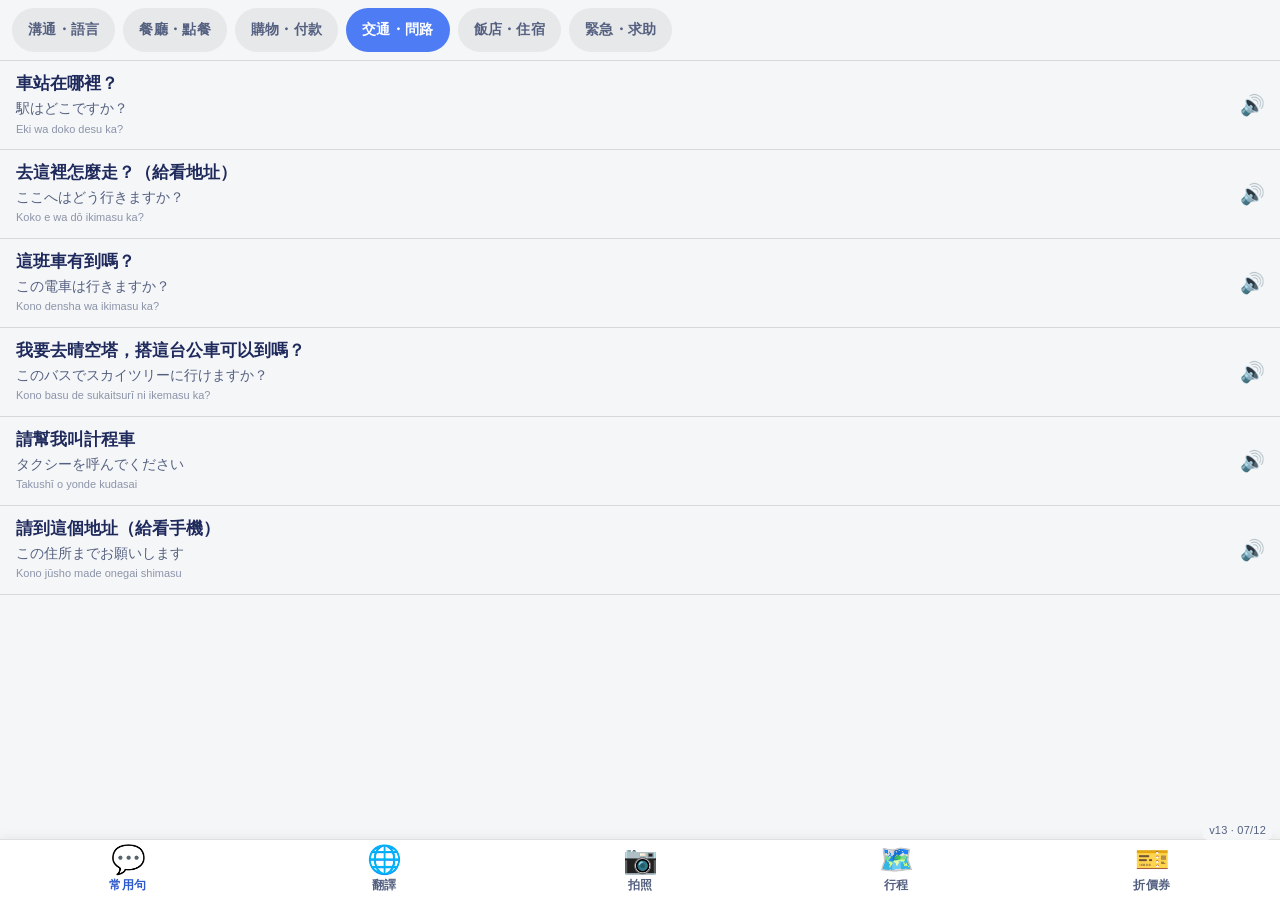
==== commit f5b63c9b: "feat(tokyo-trip): Task14 畫面版號徽章 + 可靠的 PWA 更新機制 - 畫面右下角顯示版號（v13 · 07/12），一開就知道現在哪一版、刷新成不成功。 - js/vers" ====
--- a/index.html
+++ b/index.html
@@ -116,13 +116,21 @@
 
   </nav>
 
+  <!-- Task14 — 版號徽章（文字由 app.js 填；HTML 不寫死版號）-->
+  <div id="app-version"></div>
+
+  <!-- Task14 — 更新提示（顯示/隱藏與 click handler 由 app.js 控）-->
+  <button id="update-toast" hidden>有新版本，點一下更新</button>
+
   <!-- ──────────────────────────────────────────────────────────
-    腳本載入順序（A6 — 前四項位置定死，Task2-6 不得更動）
+    腳本載入順序（A6 — Task14 修訂定死，Task2-6 不得更動）
+      version.js：版本常數（Task14 起，最前無依賴，APP_VERSION/APP_VERSION_DATE）
       config.js：onerror 容錯（A4）— window.APP_CONFIG 可能未定義
       phrases.js / tripdata.js：資料層，必須在 app.js 之前
       app.js：分頁框架 + App API + SW 註冊
       Task2-6 功能模組：app.js 之後插入，可直接同步呼叫 App.registerTab()
   ─────────────────────────────────────────────────────────── -->
+  <script src="./js/version.js"></script>
   <script src="./js/config.js" onerror="window._configLoadError=true"></script>
   <script src="./js/phrases.js"></script>
   <script src="./js/tripdata.js"></script>
@@ -137,6 +145,8 @@
   <!-- Task5-6 功能模組插這裡，在 trip-tab.js 之後、</body> 之前 -->
   <!-- Task5 功能模組（api 在 translate-tab 之前；皆在 tts/bigtext 之後）-->
   <script src="./js/api.js"></script>
+  <!-- Task12 錄音封裝（api.js 之後、translate-tab.js 之前）-->
+  <script src="./js/recorder.js"></script>
   <script src="./js/translate-tab.js"></script>
   <!-- Task4 功能模組（coupon-viewer 須在 coupons-tab 之前，O1 wrap 依賴）-->
   <script src="./js/coupon-viewer.js"></script>
--- a/css/style.css
+++ b/css/style.css
@@ -1869,3 +1869,375 @@
   color: #C63A3A;
   line-height: 1.55;
 }
+
+
+/* ════════════════════════════════════════════════════════════
+   Task12 — 翻譯分頁「對話語音模式」
+   DOM 由 js/translate-tab.js 動態渲染；class 名由 Task12.api.md 定案
+   注意：本節禁止引用 --fs-* type scale（Task10 授權僅 .trip-*）。
+         文字色用 --c-accent-text，不用 --c-accent（Task8 對比紀律）。
+         不新增 z-index ≥100 overlay；不動 .translate-* 既有選擇器。
+   ════════════════════════════════════════════════════════════ */
+
+/* ── segmented control「文字 ／ 對話」切換（flex-shrink:0）──────── */
+.translate-mode-seg {
+  flex-shrink: 0;
+  display: flex;
+  gap: 4px;
+  padding: 10px 16px 8px;
+  background-color: var(--c-bg);
+  border-bottom: 1px solid var(--c-divider);
+}
+
+.translate-mode-btn {
+  flex: 1;
+  min-height: 44px;
+  padding: 0 8px;
+  border: none;
+  border-radius: 10px;
+  background: rgba(0, 0, 0, 0.07);
+  color: var(--c-text-muted);
+  font-size: 15px;   /* hardcode，不用 --fs-* */
+  font-weight: 600;
+  letter-spacing: 0.02em;
+  cursor: pointer;
+  -webkit-tap-highlight-color: transparent;
+  touch-action: manipulation;
+  transition: background-color 0.15s ease, color 0.15s ease;
+}
+
+.translate-mode-btn.translate-mode-btn-active {
+  background-color: var(--c-accent);
+  color: #ffffff;
+}
+
+.translate-mode-btn:active:not(.translate-mode-btn-active) {
+  opacity: 0.65;
+}
+
+
+/* ── 對話模式容器（.tab-section 直接 flex 子元素）────────────────
+   flex:1 + min-height:0：撐滿 section 剩餘高度（Task11 U2 紀律）；
+   overflow:hidden：防對話內容溢出造成 section 雙捲動
+   ─────────────────────────────────────────────────────────────── */
+.talk-container {
+  flex: 1;
+  min-height: 0;
+  display: flex;
+  flex-direction: column;
+  overflow: hidden;
+}
+
+
+/* ── 語言列（頂部靜態標示，flex-shrink:0）──────────────────────── */
+.talk-lang-bar {
+  flex-shrink: 0;
+  display: flex;
+  align-items: center;
+  justify-content: center;
+  padding: 10px 16px;
+  font-size: 16px;   /* hardcode */
+  font-weight: 700;
+  color: var(--c-text);
+  letter-spacing: 0.04em;
+  border-bottom: 1px solid var(--c-divider);
+  user-select: none;
+}
+
+
+/* ── 氣泡歷史區（唯一捲動區，flex:1）─────────────────────────── */
+.talk-history {
+  flex: 1;
+  overflow-y: auto;
+  min-height: 0;
+  -webkit-overflow-scrolling: touch;
+  overscroll-behavior: contain;
+  display: flex;
+  flex-direction: column;
+  gap: 10px;
+  padding: 12px 16px;
+}
+
+
+/* ── 對話氣泡（共用基底）──────────────────────────────────────── */
+.talk-bubble {
+  max-width: 82%;
+  display: flex;
+  flex-direction: column;
+  gap: 4px;
+  padding: 10px 14px;
+  border-radius: 16px;
+  word-break: break-word;
+  overflow-wrap: break-word;
+}
+
+/* 中→日氣泡（我說，靠右，accent 藍底白字）*/
+.talk-zh2ja {
+  align-self: flex-end;
+  background-color: var(--c-accent);
+  color: #ffffff;
+  border-bottom-right-radius: 4px;
+}
+
+/* 日→中氣泡（對方說，靠左，白底深字）*/
+.talk-ja2zh {
+  align-self: flex-start;
+  background-color: #ffffff;
+  color: var(--c-text);
+  border: 1px solid var(--c-divider);
+  border-bottom-left-radius: 4px;
+  box-shadow: 0 1px 4px rgba(0, 0, 0, 0.06);
+}
+
+/* 原文小字（繼承氣泡 color；opacity 降調讓譯文更突出）*/
+.talk-bubble-orig {
+  font-size: 13px;   /* hardcode */
+  line-height: 1.4;
+  opacity: 0.65;
+}
+
+/* 譯文大字（≥22px 量級；hardcode；禁用 --fs-*，Task10 紀律）*/
+.talk-bubble-trans {
+  font-size: 22px;   /* hardcode，≥22px spec 要求 */
+  font-weight: 700;
+  line-height: 1.45;
+}
+
+
+/* ── 氣泡動作鈕列（重播 🔊 / 大字 ⤢）────────────────────────── */
+.talk-bubble-actions {
+  display: flex;
+  gap: 6px;
+  margin-top: 4px;
+  flex-wrap: wrap;
+}
+
+/* 動作鈕共用（觸控目標 ≥44px）*/
+.talk-bubble-speak,
+.talk-bubble-bigtext {
+  min-height: 44px;
+  min-width: 44px;
+  padding: 0 12px;
+  border: none;
+  border-radius: 8px;
+  font-size: 13px;   /* hardcode */
+  font-weight: 600;
+  cursor: pointer;
+  -webkit-tap-highlight-color: transparent;
+  touch-action: manipulation;
+  transition: opacity 0.12s ease;
+  white-space: nowrap;
+}
+
+.talk-bubble-speak:active,
+.talk-bubble-bigtext:active {
+  opacity: 0.65;
+}
+
+/* zh2ja 氣泡上的鈕：半透明白底白字（accent 底色背景）*/
+.talk-zh2ja .talk-bubble-speak,
+.talk-zh2ja .talk-bubble-bigtext {
+  background: rgba(255, 255, 255, 0.22);
+  color: #ffffff;
+}
+
+/* ja2zh 氣泡上的重播鈕：accent 淡底深字（Task8 對比紀律）*/
+.talk-ja2zh .talk-bubble-speak {
+  background: rgba(77, 124, 244, 0.10);
+  color: var(--c-accent-text);
+  border: 1px solid rgba(77, 124, 244, 0.25);
+}
+
+/* ja2zh 氣泡上的大字鈕：accent 填充白字（最重要動作，視覺最強）*/
+.talk-ja2zh .talk-bubble-bigtext {
+  background-color: var(--c-accent);
+  color: #ffffff;
+}
+
+
+/* ── 中央狀態區（flex-shrink:0；Task11 U2 紀律）────────────────── */
+.talk-status {
+  flex-shrink: 0;
+  display: flex;
+  align-items: center;
+  justify-content: center;
+  min-height: 64px;
+  padding: 12px 20px;
+  text-align: center;
+  border-top: 1px solid var(--c-divider);
+}
+
+.talk-status-idle {
+  font-size: 15px;   /* hardcode */
+  color: var(--c-text-muted);
+}
+
+.talk-status-processing {
+  font-size: 15px;   /* hardcode */
+  color: var(--c-text-muted);
+  font-style: italic;
+}
+
+
+/* ── 「錄音中」明顯動畫（補償無 interim 字幕，讓使用者感知有在錄音）──
+   animation 1：狀態文字閃爍（紅字脈動）
+   animation 2：active 麥克風鈕波紋擴散（在 .talk-mic-active 定義）
+   ─────────────────────────────────────────────────────────────── */
+@keyframes talk-recording-blink {
+  0%, 100% { opacity: 1; }
+  50%       { opacity: 0.40; }
+}
+
+@keyframes talk-mic-ripple {
+  0%, 100% {
+    transform: scale(1);
+    box-shadow: 0 0 0 0 rgba(198, 58, 58, 0.50);
+  }
+  55% {
+    transform: scale(1.03);
+    box-shadow: 0 0 0 10px rgba(198, 58, 58, 0);
+  }
+}
+
+/* 錄音中狀態文字（紅字 + 閃爍）*/
+.talk-status-recording {
+  font-size: 15px;   /* hardcode */
+  font-weight: 600;
+  color: #C63A3A;   /* Task11 A8 深紅；淡底 AA 可辨識不刺眼 */
+  animation: talk-recording-blink 1.1s ease-in-out infinite;
+}
+
+
+/* ── 底部麥克風鈕列（flex-shrink:0；Task11 U2 紀律）──────────────── */
+.talk-mic-row {
+  flex-shrink: 0;
+  display: flex;
+  gap: 8px;
+  padding: 10px 12px 14px;
+}
+
+/* 兩顆麥克風鈕共用（觸控目標遠大於 44px，建議 ≥60px，各占半寬）*/
+.talk-mic-zh,
+.talk-mic-ja {
+  flex: 1;
+  min-height: 60px;
+  display: flex;
+  align-items: center;
+  justify-content: center;
+  border-radius: 14px;
+  font-size: 16px;   /* hardcode */
+  font-weight: 700;
+  cursor: pointer;
+  -webkit-tap-highlight-color: transparent;
+  touch-action: manipulation;
+  transition: opacity 0.12s ease, background-color 0.15s ease;
+  -webkit-user-select: none;
+  user-select: none;
+}
+
+/* 中文鈕：accent 填充白字（我說，主動用途，視覺最重）*/
+.talk-mic-zh {
+  background-color: var(--c-accent);
+  color: #ffffff;
+  border: none;
+}
+
+/* 日文鈕：accent 淡底深字（對方說；與中文鈕視覺可區分）*/
+.talk-mic-ja {
+  background-color: rgba(77, 124, 244, 0.12);
+  color: var(--c-accent-text);   /* Task8 對比紀律 */
+  border: 2px solid rgba(77, 124, 244, 0.30);
+}
+
+.talk-mic-zh:active:not(:disabled),
+.talk-mic-ja:active:not(:disabled) {
+  opacity: 0.7;
+}
+
+.talk-mic-zh:disabled,
+.talk-mic-ja:disabled {
+  opacity: 0.35;
+  cursor: default;
+}
+
+/* 錄音中按鈕（.talk-mic-active）：紅底白字＋波紋擴散脈動動畫 */
+.talk-mic-zh.talk-mic-active,
+.talk-mic-ja.talk-mic-active {
+  background-color: #C63A3A;
+  color: #ffffff;
+  border-color: #C63A3A;
+  animation: talk-mic-ripple 1.1s ease-in-out infinite;
+}
+
+
+/* ════════════════════════════════════════════════════════════
+   Task14 — 版號徽章 #app-version ＋ 更新提示 #update-toast
+   ════════════════════════════════════════════════════════════ */
+
+/* ── 版號徽章（A2 樣式約束）────────────────────────────────────
+   字級硬編碼 11px（禁用 --fs-*，Task10 授權僅 .trip-*）
+   bottom: var(--nav-h)：已含 safe-area-inset-bottom，不必自己再算
+   pointer-events: none：絕不擋任何觸控
+   z-index: 20（> nav 10、< overlay 100）
+   ─────────────────────────────────────────────────────────── */
+#app-version {
+  position: fixed;
+  bottom: var(--nav-h);
+  right: 8px;
+  font-size: 11px;                     /* 硬編碼，禁用 --fs-* */
+  font-weight: 500;
+  color: var(--c-text-muted);
+  background-color: rgba(245, 246, 248, 0.88);
+  border-radius: 5px;
+  padding: 2px 6px;
+  pointer-events: none;                /* 絕不擋觸控 */
+  z-index: 20;                         /* > nav 10、< overlay 100 */
+  line-height: 1.4;
+  letter-spacing: 0.02em;
+  user-select: none;
+  -webkit-user-select: none;
+}
+
+
+/* ── 更新提示 Toast（B2 樣式約束）─────────────────────────────
+   min-height: 44px 觸控目標
+   accent 底白字（--c-accent 作底色，#ffffff 字色合法；不用 --c-text 系）
+   z-index: 30（> 徽章 20、< overlay 100）
+   非 overlay 非 modal，不搶焦點不擋其餘操作
+   S6 防呆：display:flex 會蓋掉 UA [hidden]，
+           故必須加 #update-toast[hidden]{display:none}
+   ─────────────────────────────────────────────────────────── */
+#update-toast {
+  position: fixed;
+  bottom: calc(var(--nav-h) + 8px);
+  left: 16px;
+  right: 16px;
+  min-height: 44px;
+  display: flex;
+  align-items: center;
+  justify-content: center;
+  padding: 10px 20px;
+  background-color: var(--c-accent);
+  color: #ffffff;
+  font-size: 15px;                     /* 硬編碼，不用 --fs-* */
+  font-weight: 700;
+  border: none;
+  border-radius: 12px;
+  box-shadow: 0 4px 16px rgba(77, 124, 244, 0.40);
+  cursor: pointer;
+  -webkit-tap-highlight-color: transparent;
+  touch-action: manipulation;
+  z-index: 30;
+  letter-spacing: 0.02em;
+  user-select: none;
+  -webkit-user-select: none;
+}
+
+#update-toast:active {
+  opacity: 0.82;
+}
+
+/* S6 防呆：防止 display:flex 蓋掉 UA [hidden] 屬性的隱藏效果 */
+#update-toast[hidden] {
+  display: none;
+}
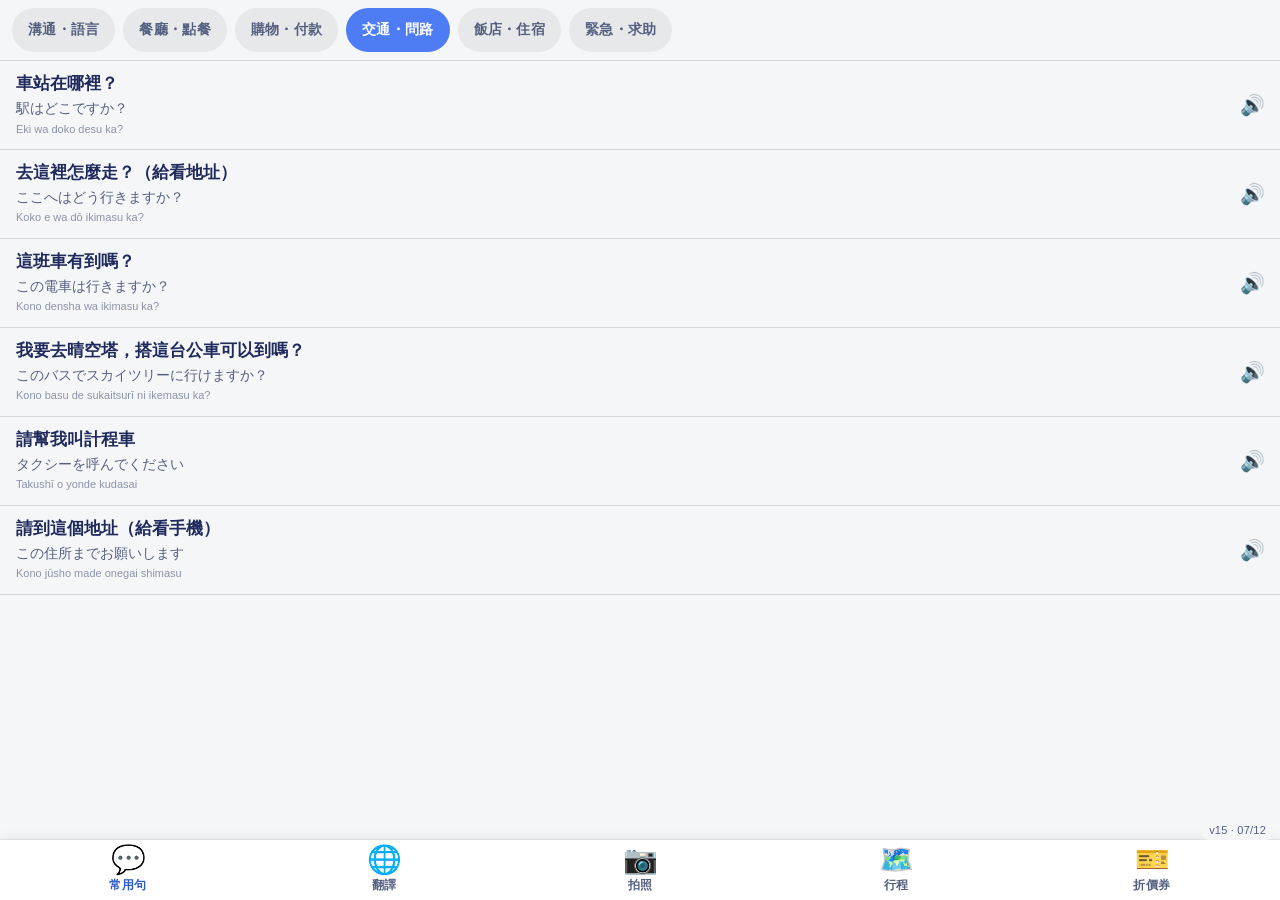
==== commit 25dba8d7: "feat(tokyo-trip): Task6 拍照辨識日文（Google Vision OCR → 翻譯） - 相機分頁：即時取景+掃描框對準日文→快門拍照（或相簿選圖）→ Vision OCR  " ====
--- a/index.html
+++ b/index.html
@@ -49,14 +49,8 @@
     </div>
   </section>
 
-  <!-- 拍照（Task6 實作）-->
-  <section id="tab-camera" class="tab-section" hidden>
-    <div class="placeholder-card">
-      <span class="placeholder-icon" aria-hidden="true">📷</span>
-      <h1 class="placeholder-title">拍照</h1>
-      <p class="placeholder-desc">Task6 會實作</p>
-    </div>
-  </section>
+  <!-- 拍照（Task6 實作）— DOM 由 camera-tab.js 動態建構 -->
+  <section id="tab-camera" class="tab-section" hidden></section>
 
   <!-- 行程（Task3 實作）-->
   <section id="tab-trip" class="tab-section" hidden>
@@ -148,6 +142,8 @@
   <!-- Task12 錄音封裝（api.js 之後、translate-tab.js 之前）-->
   <script src="./js/recorder.js"></script>
   <script src="./js/translate-tab.js"></script>
+  <!-- Task6 OCR 分頁（translate-tab 之後，coupon-viewer 之前；wrap 鏈第四層）-->
+  <script src="./js/camera-tab.js"></script>
   <!-- Task4 功能模組（coupon-viewer 須在 coupons-tab 之前，O1 wrap 依賴）-->
   <script src="./js/coupon-viewer.js"></script>
   <script src="./js/coupons-tab.js"></script>
--- a/css/style.css
+++ b/css/style.css
@@ -1872,11 +1872,12 @@
 
 
 /* ════════════════════════════════════════════════════════════
-   Task12 — 翻譯分頁「對話語音模式」
-   DOM 由 js/translate-tab.js 動態渲染；class 名由 Task12.api.md 定案
+   Task12/Task15 — 翻譯分頁「對話語音模式」（面對面版面）
+   DOM 由 js/translate-tab.js 動態渲染；class 名由 Task15.api.md 定案
    注意：本節禁止引用 --fs-* type scale（Task10 授權僅 .trip-*）。
          文字色用 --c-accent-text，不用 --c-accent（Task8 對比紀律）。
          不新增 z-index ≥100 overlay；不動 .translate-* 既有選擇器。
+         旋轉容器（.talk-side-ja）內禁 position:fixed。
    ════════════════════════════════════════════════════════════ */
 
 /* ── segmented control「文字 ／ 對話」切換（flex-shrink:0）──────── */
@@ -1929,160 +1930,168 @@
 }
 
 
-/* ── 語言列（頂部靜態標示，flex-shrink:0）──────────────────────── */
-.talk-lang-bar {
+/* ── 面對面版面：兩半共用（均分高度）───────────────────────────── */
+.talk-side {
+  flex: 1;
+  min-height: 0;
+  display: flex;
+  flex-direction: column;
+  overflow: hidden;
+}
+
+/* 上半（日方）：整個容器旋轉 180°——對面的人看是正向 */
+.talk-side-ja {
+  transform: rotate(180deg);
+}
+
+/* ── 中央分隔帶（flex-shrink:0；含 ⇄ 圖示）────────────────────── */
+.talk-divider {
   flex-shrink: 0;
   display: flex;
   align-items: center;
   justify-content: center;
-  padding: 10px 16px;
-  font-size: 16px;   /* hardcode */
-  font-weight: 700;
-  color: var(--c-text);
-  letter-spacing: 0.04em;
+  height: 32px;
+  font-size: 18px;
+  font-weight: 700;
+  color: var(--c-text-muted);
+  background-color: var(--c-bg);
+  border-top: 1px solid var(--c-divider);
   border-bottom: 1px solid var(--c-divider);
   user-select: none;
-}
-
-
-/* ── 氣泡歷史區（唯一捲動區，flex:1）─────────────────────────── */
-.talk-history {
+  -webkit-user-select: none;
+}
+
+
+/* ── 每側子元素（由外而內：語言標示 → 原文 → 譯文 → 狀態 → 動作 → 麥克風）── */
+
+/* 語言標示（flex-shrink:0）*/
+.talk-side-lang {
+  flex-shrink: 0;
+  padding: 8px 16px 4px;
+  font-size: 15px;   /* hardcode，禁 --fs-* */
+  font-weight: 700;
+  color: var(--c-text-muted);
+  letter-spacing: 0.04em;
+  text-align: center;
+  user-select: none;
+  -webkit-user-select: none;
+}
+
+/* 辨識原文小字（flex-shrink:0；≥15px）*/
+.talk-side-orig {
+  flex-shrink: 0;
+  padding: 2px 16px 4px;
+  font-size: 15px;   /* hardcode，≥15px */
+  line-height: 1.45;
+  color: var(--c-text-muted);
+  min-height: 26px;
+  word-break: break-word;
+  overflow-wrap: break-word;
+}
+
+/* 譯文大字（唯一彈性/捲動區；≥28px 隔桌可讀；不得撐破半邊）*/
+.talk-side-result {
   flex: 1;
+  min-height: 0;
   overflow-y: auto;
-  min-height: 0;
   -webkit-overflow-scrolling: touch;
   overscroll-behavior: contain;
-  display: flex;
-  flex-direction: column;
-  gap: 10px;
-  padding: 12px 16px;
-}
-
-
-/* ── 對話氣泡（共用基底）──────────────────────────────────────── */
-.talk-bubble {
-  max-width: 82%;
-  display: flex;
-  flex-direction: column;
-  gap: 4px;
-  padding: 10px 14px;
-  border-radius: 16px;
+  padding: 8px 16px;
+  font-size: 28px;   /* hardcode，≥28px */
+  font-weight: 700;
+  line-height: 1.45;
+  color: var(--c-text);
   word-break: break-word;
   overflow-wrap: break-word;
 }
 
-/* 中→日氣泡（我說，靠右，accent 藍底白字）*/
-.talk-zh2ja {
-  align-self: flex-end;
-  background-color: var(--c-accent);
-  color: #ffffff;
-  border-bottom-right-radius: 4px;
-}
-
-/* 日→中氣泡（對方說，靠左，白底深字）*/
-.talk-ja2zh {
-  align-self: flex-start;
-  background-color: #ffffff;
-  color: var(--c-text);
-  border: 1px solid var(--c-divider);
-  border-bottom-left-radius: 4px;
-  box-shadow: 0 1px 4px rgba(0, 0, 0, 0.06);
-}
-
-/* 原文小字（繼承氣泡 color；opacity 降調讓譯文更突出）*/
-.talk-bubble-orig {
-  font-size: 13px;   /* hardcode */
-  line-height: 1.4;
-  opacity: 0.65;
-}
-
-/* 譯文大字（≥22px 量級；hardcode；禁用 --fs-*，Task10 紀律）*/
-.talk-bubble-trans {
-  font-size: 22px;   /* hardcode，≥22px spec 要求 */
-  font-weight: 700;
+/* 狀態列（flex-shrink:0；≥15px）*/
+.talk-side-status {
+  flex-shrink: 0;
+  min-height: 40px;
+  padding: 6px 16px;
+  display: flex;
+  align-items: center;
+  justify-content: center;
+  text-align: center;
+  font-size: 15px;   /* hardcode，≥15px */
   line-height: 1.45;
-}
-
-
-/* ── 氣泡動作鈕列（重播 🔊 / 大字 ⤢）────────────────────────── */
-.talk-bubble-actions {
-  display: flex;
-  gap: 6px;
-  margin-top: 4px;
-  flex-wrap: wrap;
-}
-
-/* 動作鈕共用（觸控目標 ≥44px）*/
-.talk-bubble-speak,
-.talk-bubble-bigtext {
+  color: var(--c-text-muted);
+  border-top: 1px solid var(--c-divider);
+}
+
+/* 動作鈕列（🔊 重播 / ⤢ 大字；flex-shrink:0）*/
+.talk-side-actions {
+  flex-shrink: 0;
+  display: flex;
+  gap: 8px;
+  padding: 6px 16px;
+  justify-content: center;
+}
+
+/* 動作鈕共用（觸控目標 ≥44px；disabled 弱化不隱藏，版面穩定）*/
+.talk-side-speak,
+.talk-side-bigtext {
   min-height: 44px;
   min-width: 44px;
-  padding: 0 12px;
-  border: none;
-  border-radius: 8px;
-  font-size: 13px;   /* hardcode */
+  padding: 0 14px;
+  border-radius: 10px;
+  font-size: 15px;   /* hardcode */
   font-weight: 600;
   cursor: pointer;
   -webkit-tap-highlight-color: transparent;
   touch-action: manipulation;
   transition: opacity 0.12s ease;
   white-space: nowrap;
-}
-
-.talk-bubble-speak:active,
-.talk-bubble-bigtext:active {
-  opacity: 0.65;
-}
-
-/* zh2ja 氣泡上的鈕：半透明白底白字（accent 底色背景）*/
-.talk-zh2ja .talk-bubble-speak,
-.talk-zh2ja .talk-bubble-bigtext {
-  background: rgba(255, 255, 255, 0.22);
-  color: #ffffff;
-}
-
-/* ja2zh 氣泡上的重播鈕：accent 淡底深字（Task8 對比紀律）*/
-.talk-ja2zh .talk-bubble-speak {
   background: rgba(77, 124, 244, 0.10);
   color: var(--c-accent-text);
   border: 1px solid rgba(77, 124, 244, 0.25);
 }
 
-/* ja2zh 氣泡上的大字鈕：accent 填充白字（最重要動作，視覺最強）*/
-.talk-ja2zh .talk-bubble-bigtext {
+.talk-side-speak:active:not(:disabled),
+.talk-side-bigtext:active:not(:disabled) {
+  opacity: 0.65;
+}
+
+.talk-side-speak:disabled,
+.talk-side-bigtext:disabled {
+  opacity: 0.30;
+  cursor: default;
+}
+
+/* 麥克風鈕（每側最靠自己那側邊緣；flex-shrink:0；≥60px）*/
+.talk-side-mic {
+  flex-shrink: 0;
+  display: flex;
+  align-items: center;
+  justify-content: center;
+  min-height: 60px;
+  margin: 6px 12px 10px;
+  border: none;
+  border-radius: 14px;
+  font-size: 17px;   /* hardcode */
+  font-weight: 700;
+  cursor: pointer;
+  -webkit-tap-highlight-color: transparent;
+  touch-action: manipulation;
+  transition: opacity 0.12s ease, background-color 0.15s ease;
+  -webkit-user-select: none;
+  user-select: none;
   background-color: var(--c-accent);
   color: #ffffff;
 }
 
-
-/* ── 中央狀態區（flex-shrink:0；Task11 U2 紀律）────────────────── */
-.talk-status {
-  flex-shrink: 0;
-  display: flex;
-  align-items: center;
-  justify-content: center;
-  min-height: 64px;
-  padding: 12px 20px;
-  text-align: center;
-  border-top: 1px solid var(--c-divider);
-}
-
-.talk-status-idle {
-  font-size: 15px;   /* hardcode */
-  color: var(--c-text-muted);
-}
-
-.talk-status-processing {
-  font-size: 15px;   /* hardcode */
-  color: var(--c-text-muted);
-  font-style: italic;
-}
-
-
-/* ── 「錄音中」明顯動畫（補償無 interim 字幕，讓使用者感知有在錄音）──
-   animation 1：狀態文字閃爍（紅字脈動）
-   animation 2：active 麥克風鈕波紋擴散（在 .talk-mic-active 定義）
-   ─────────────────────────────────────────────────────────────── */
+.talk-side-mic:active:not(:disabled) {
+  opacity: 0.7;
+}
+
+.talk-side-mic:disabled {
+  opacity: 0.35;
+  cursor: default;
+}
+
+
+/* ── 錄音中視覺（沿用 #C63A3A 紅色系＋保留重用的既有 keyframes）────── */
 @keyframes talk-recording-blink {
   0%, 100% { opacity: 1; }
   50%       { opacity: 0.40; }
@@ -2100,72 +2109,16 @@
 }
 
 /* 錄音中狀態文字（紅字 + 閃爍）*/
-.talk-status-recording {
-  font-size: 15px;   /* hardcode */
+.talk-side-status.talk-status-recording {
   font-weight: 600;
-  color: #C63A3A;   /* Task11 A8 深紅；淡底 AA 可辨識不刺眼 */
+  color: #C63A3A;
   animation: talk-recording-blink 1.1s ease-in-out infinite;
 }
 
-
-/* ── 底部麥克風鈕列（flex-shrink:0；Task11 U2 紀律）──────────────── */
-.talk-mic-row {
-  flex-shrink: 0;
-  display: flex;
-  gap: 8px;
-  padding: 10px 12px 14px;
-}
-
-/* 兩顆麥克風鈕共用（觸控目標遠大於 44px，建議 ≥60px，各占半寬）*/
-.talk-mic-zh,
-.talk-mic-ja {
-  flex: 1;
-  min-height: 60px;
-  display: flex;
-  align-items: center;
-  justify-content: center;
-  border-radius: 14px;
-  font-size: 16px;   /* hardcode */
-  font-weight: 700;
-  cursor: pointer;
-  -webkit-tap-highlight-color: transparent;
-  touch-action: manipulation;
-  transition: opacity 0.12s ease, background-color 0.15s ease;
-  -webkit-user-select: none;
-  user-select: none;
-}
-
-/* 中文鈕：accent 填充白字（我說，主動用途，視覺最重）*/
-.talk-mic-zh {
-  background-color: var(--c-accent);
-  color: #ffffff;
-  border: none;
-}
-
-/* 日文鈕：accent 淡底深字（對方說；與中文鈕視覺可區分）*/
-.talk-mic-ja {
-  background-color: rgba(77, 124, 244, 0.12);
-  color: var(--c-accent-text);   /* Task8 對比紀律 */
-  border: 2px solid rgba(77, 124, 244, 0.30);
-}
-
-.talk-mic-zh:active:not(:disabled),
-.talk-mic-ja:active:not(:disabled) {
-  opacity: 0.7;
-}
-
-.talk-mic-zh:disabled,
-.talk-mic-ja:disabled {
-  opacity: 0.35;
-  cursor: default;
-}
-
-/* 錄音中按鈕（.talk-mic-active）：紅底白字＋波紋擴散脈動動畫 */
-.talk-mic-zh.talk-mic-active,
-.talk-mic-ja.talk-mic-active {
+/* 錄音中麥克風鈕（紅底白字 + 波紋脈動；.talk-mic-active class 名沿用）*/
+.talk-side-mic.talk-mic-active {
   background-color: #C63A3A;
   color: #ffffff;
-  border-color: #C63A3A;
   animation: talk-mic-ripple 1.1s ease-in-out infinite;
 }
 
@@ -2241,3 +2194,392 @@
 #update-toast[hidden] {
   display: none;
 }
+
+
+/* ════════════════════════════════════════════════════════════
+   Task6 — 拍照辨識分頁（camera tab）
+   DOM 由 js/camera-tab.js 動態渲染；class 名由 Task6.api.md 定案
+   字級全程硬編碼，禁用 --fs-*（Task10 授權僅 .trip-*）
+   取景區深底文字/框線：區域硬編碼色（Task8 解耦紀律）
+   底部操作列 flex-shrink:0（Task11 U2 紀律）
+   不新增 z-index ≥100（取景為分頁內容非 overlay）
+   ════════════════════════════════════════════════════════════ */
+
+/* ── 主容器 ─────────────────────────────────────────────────── */
+.camera-container {
+  width: 100%;
+  height: 100%;
+  display: flex;
+  flex-direction: column;
+  background-color: var(--c-bg);
+  overflow: hidden;
+}
+
+/* ── 語言列（靜態「日文 → 中文」）──────────────────────────── */
+.camera-lang-bar {
+  flex-shrink: 0;
+  padding: 11px 16px;
+  font-size: 15px;   /* hardcode，禁用 --fs-* */
+  font-weight: 700;
+  color: var(--c-accent-text);   /* 文字色：Task8 對比紀律 */
+  text-align: center;
+  background-color: #ffffff;
+  border-bottom: 1px solid var(--c-divider);
+  letter-spacing: 0.04em;
+  user-select: none;
+  -webkit-user-select: none;
+}
+
+/* ── 取景區（live 模式＋降級模式共用容器）──────────────────────
+   深底色硬編碼（Task8 解耦紀律：深底不引用 --c-bg/--c-text 等
+   會翻轉的全域變數，保持視訊背景穩定）
+   ─────────────────────────────────────────────────────────── */
+.camera-viewfinder-area {
+  flex: 1;
+  min-height: 0;
+  position: relative;
+  overflow: hidden;
+  background-color: #0d0d0d;    /* 硬編碼深底：視訊未就緒時背景 */
+}
+
+/* 即時預覽 video（絕對定位填滿取景區）*/
+.camera-video {
+  position: absolute;
+  inset: 0;
+  width: 100%;
+  height: 100%;
+  object-fit: cover;
+}
+
+/* 掃描框四角（gradient 技法；深底解耦：色值硬編碼不引用變數）
+   左上橫＋左上縱 / 右上橫＋右上縱 / 左下橫＋左下縱 / 右下橫＋右下縱 */
+.camera-scan-frame {
+  position: absolute;
+  top: 50%;
+  left: 50%;
+  transform: translate(-50%, -62%);
+  width: 62%;
+  aspect-ratio: 1;
+  /* 四角角標色 #4D7CF4（= --c-accent 等值）硬編碼，深底解耦 */
+  background:
+    linear-gradient(#4D7CF4, #4D7CF4) 0     0    / 24px 3px  no-repeat,
+    linear-gradient(#4D7CF4, #4D7CF4) 0     0    / 3px  24px no-repeat,
+    linear-gradient(#4D7CF4, #4D7CF4) 100%  0    / 24px 3px  no-repeat,
+    linear-gradient(#4D7CF4, #4D7CF4) 100%  0    / 3px  24px no-repeat,
+    linear-gradient(#4D7CF4, #4D7CF4) 0     100% / 24px 3px  no-repeat,
+    linear-gradient(#4D7CF4, #4D7CF4) 0     100% / 3px  24px no-repeat,
+    linear-gradient(#4D7CF4, #4D7CF4) 100%  100% / 24px 3px  no-repeat,
+    linear-gradient(#4D7CF4, #4D7CF4) 100%  100% / 3px  24px no-repeat;
+  pointer-events: none;
+}
+
+/* 取景提示文字（live 模式；深底白字硬編碼）*/
+.camera-scan-hint {
+  position: absolute;
+  top: 71%;
+  left: 16px;
+  right: 16px;
+  text-align: center;
+  font-size: 13px;   /* hardcode */
+  font-weight: 500;
+  color: rgba(255, 255, 255, 0.82);   /* 硬編碼：深底白字 */
+  letter-spacing: 0.02em;
+  pointer-events: none;
+  text-shadow: 0 1px 3px rgba(0, 0, 0, 0.65);
+}
+
+/* 降級佔位（JS 初始設 display:none；降級時清除 inline style → 此 flex 生效）
+   position:absolute 填滿取景區；深底背景硬編碼（Task8 解耦紀律）             */
+.camera-fallback-holder {
+  position: absolute;
+  inset: 0;
+  display: flex;
+  flex-direction: column;
+  align-items: center;
+  justify-content: center;
+  gap: 20px;
+  padding: 32px 24px;
+  background-color: #1a1a1a;   /* 硬編碼深底，Task8 解耦紀律 */
+}
+
+/* 降級：相機圖示佔位（比照截圖2 中央相機圖示，CSS 注入）*/
+.camera-fallback-holder::before {
+  content: '📷';
+  font-size: 72px;
+  line-height: 1;
+  opacity: 0.55;
+  user-select: none;
+  -webkit-user-select: none;
+}
+
+/* 降級說明文字（深底白字硬編碼，Task8 解耦紀律）*/
+.camera-fallback-text {
+  font-size: 15px;   /* hardcode */
+  color: rgba(255, 255, 255, 0.72);   /* 硬編碼深底文字 */
+  text-align: center;
+  line-height: 1.6;
+  font-weight: 500;
+  max-width: 280px;
+}
+
+/* ── 處理中視圖（初始 display:none；_showView('processing') 清除）── */
+.camera-processing-area {
+  flex: 1;
+  min-height: 0;
+  display: flex;
+  flex-direction: column;
+  align-items: center;
+  justify-content: center;
+  gap: 20px;
+  padding: 32px 24px;
+  background-color: var(--c-bg);
+}
+
+/* 辨識中 spinner（CSS 偽元素，不需 DOM 節點）*/
+.camera-processing-area::before {
+  content: '';
+  flex-shrink: 0;
+  width: 44px;
+  height: 44px;
+  border: 4px solid rgba(77, 124, 244, 0.18);
+  border-top-color: #4D7CF4;   /* hardcode = --c-accent 等值 */
+  border-radius: 50%;
+  animation: camera-spin 0.85s linear infinite;
+}
+
+@keyframes camera-spin {
+  to { transform: rotate(360deg); }
+}
+
+/* 狀態文字（「辨識中…」「翻譯中…」）*/
+.camera-status-text {
+  font-size: 17px;   /* hardcode */
+  color: var(--c-text-muted);
+  text-align: center;
+  line-height: 1.55;
+  font-weight: 500;
+  margin: 0;
+}
+
+/* ── 結果視圖（初始 display:none；_showView('result') 清除）── */
+.camera-result-area {
+  flex: 1;
+  min-height: 0;
+  overflow-y: auto;
+  -webkit-overflow-scrolling: touch;
+  overscroll-behavior: contain;
+  display: flex;
+  flex-direction: column;
+  gap: 12px;
+  padding: 16px;
+  padding-bottom: 24px;
+  background-color: var(--c-bg);
+}
+
+/* 共用結果卡（原文卡＋譯文卡）*/
+.camera-result-card {
+  background-color: #ffffff;
+  border-radius: 14px;
+  border: 1px solid var(--c-divider);
+  padding: 14px 16px;
+}
+
+/* 卡片標籤（「原文（日文）」「翻譯（中文）」）*/
+.camera-result-card-label {
+  font-size: 11px;   /* hardcode */
+  font-weight: 700;
+  color: var(--c-text-muted);
+  letter-spacing: 0.09em;
+  text-transform: uppercase;
+  margin-bottom: 8px;
+}
+
+/* 原文（日文 OCR 結果）*/
+.camera-result-orig-text {
+  font-size: 16px;   /* hardcode */
+  color: var(--c-text);
+  line-height: 1.6;
+  word-break: break-word;
+  overflow-wrap: break-word;
+}
+
+/* 譯文（中文，字大好讀，主體）*/
+.camera-result-trans-text {
+  font-size: 22px;   /* hardcode；字大好讀，中文主體 */
+  font-weight: 700;
+  color: var(--c-text);
+  line-height: 1.45;
+  word-break: break-word;
+  overflow-wrap: break-word;
+}
+
+/* 錯誤訊息（沿用 Task11 深紅 #C63A3A）*/
+.camera-result-error {
+  padding: 12px 16px;
+  background-color: rgba(198, 58, 58, 0.08);
+  border: 1px solid rgba(198, 58, 58, 0.25);
+  border-radius: 12px;
+  font-size: 14px;   /* hardcode */
+  color: #C63A3A;
+  line-height: 1.55;
+}
+
+/* ── 動作鈕（共用基底；觸控目標 ≥44px）──────────────────────── */
+.camera-action-btn {
+  display: inline-flex;
+  align-items: center;
+  justify-content: center;
+  min-height: 44px;
+  padding: 0 18px;
+  border: none;
+  border-radius: 12px;
+  font-size: 14px;   /* hardcode */
+  font-weight: 600;
+  cursor: pointer;
+  -webkit-tap-highlight-color: transparent;
+  touch-action: manipulation;
+  transition: opacity 0.12s ease;
+  white-space: nowrap;
+  -webkit-user-select: none;
+  user-select: none;
+  background-color: rgba(0, 0, 0, 0.07);
+  color: var(--c-text);
+}
+
+.camera-action-btn:active:not(:disabled) {
+  opacity: 0.60;
+}
+
+.camera-action-btn:disabled {
+  opacity: 0.28;
+  cursor: default;
+}
+
+/* 重試翻譯（全寬，accent 淡底）*/
+.camera-retry-trans-btn {
+  background-color: rgba(77, 124, 244, 0.12);
+  color: var(--c-accent-text);   /* 文字用深階 accent（Task8 對比紀律）*/
+  border: 1px solid rgba(77, 124, 244, 0.28);
+  width: 100%;
+}
+
+/* 大字鈕（原文＋譯文）：主 accent 填充白字 */
+.camera-bigtext-orig-btn,
+.camera-bigtext-trans-btn {
+  background-color: var(--c-accent);
+  color: #ffffff;
+}
+
+/* 播音鈕：accent 淡底深字 */
+.camera-speak-btn {
+  background-color: rgba(77, 124, 244, 0.12);
+  color: var(--c-accent-text);   /* 文字用深階 accent（Task8 對比紀律）*/
+  border: 1px solid rgba(77, 124, 244, 0.28);
+}
+
+/* 重拍鈕：紅色系，視覺上區分為「回頭」操作 */
+.camera-retake-btn {
+  background-color: rgba(198, 58, 58, 0.10);
+  color: #C63A3A;
+  border: 1px solid rgba(198, 58, 58, 0.28);
+}
+
+/* 動作鈕容器（flex-wrap 換行，兩欄自然排列）*/
+.camera-result-actions {
+  display: flex;
+  flex-wrap: wrap;
+  gap: 8px;
+}
+
+/* ── 底部操作列（flex-shrink:0，Task11 U2 紀律：底部操作列不得被壓縮）── */
+.camera-bottom-bar {
+  flex-shrink: 0;
+  display: flex;
+  align-items: center;
+  justify-content: space-around;
+  padding: 14px 32px;
+  background-color: #ffffff;
+  border-top: 1px solid var(--c-divider);
+  min-height: 88px;
+}
+
+/* 相簿鈕（左側，方框圖示＋「相簿」標籤）*/
+.camera-album-btn {
+  display: flex;
+  flex-direction: column;
+  align-items: center;
+  justify-content: center;
+  gap: 4px;
+  min-width: 60px;
+  min-height: 60px;
+  padding: 8px 14px;
+  background: rgba(0, 0, 0, 0.06);
+  border: none;
+  border-radius: 14px;
+  cursor: pointer;
+  -webkit-tap-highlight-color: transparent;
+  touch-action: manipulation;
+  transition: opacity 0.12s ease;
+}
+
+.camera-album-btn:active {
+  opacity: 0.55;
+}
+
+.camera-album-btn:disabled {
+  opacity: 0.30;
+  cursor: default;
+}
+
+/* 按鈕圖示（emoji）*/
+.camera-btn-icon {
+  font-size: 22px;
+  line-height: 1;
+  user-select: none;
+  -webkit-user-select: none;
+}
+
+/* 按鈕文字標籤 */
+.camera-btn-label {
+  font-size: 11px;   /* hardcode，底部列標籤 */
+  font-weight: 600;
+  color: var(--c-text-muted);
+  letter-spacing: 0.02em;
+}
+
+/* 大快門鈕（中央，圓形，直徑 72px ≥64px；藍色填充白內環）*/
+.camera-shutter-btn {
+  flex-shrink: 0;
+  width: 72px;
+  height: 72px;
+  border-radius: 50%;
+  border: none;
+  background-color: var(--c-accent);
+  cursor: pointer;
+  -webkit-tap-highlight-color: transparent;
+  touch-action: manipulation;
+  transition: opacity 0.12s ease, transform 0.10s ease;
+  position: relative;
+  box-shadow: 0 4px 16px rgba(77, 124, 244, 0.45);
+}
+
+/* 快門鈕白色內環（視覺設計層）*/
+.camera-shutter-btn::before {
+  content: '';
+  position: absolute;
+  inset: 6px;
+  border-radius: 50%;
+  border: 3px solid rgba(255, 255, 255, 0.65);
+  pointer-events: none;
+}
+
+.camera-shutter-btn:active:not(:disabled) {
+  opacity: 0.72;
+  transform: scale(0.92);
+}
+
+.camera-shutter-btn:disabled {
+  background-color: rgba(77, 124, 244, 0.32);
+  cursor: default;
+  box-shadow: none;
+}
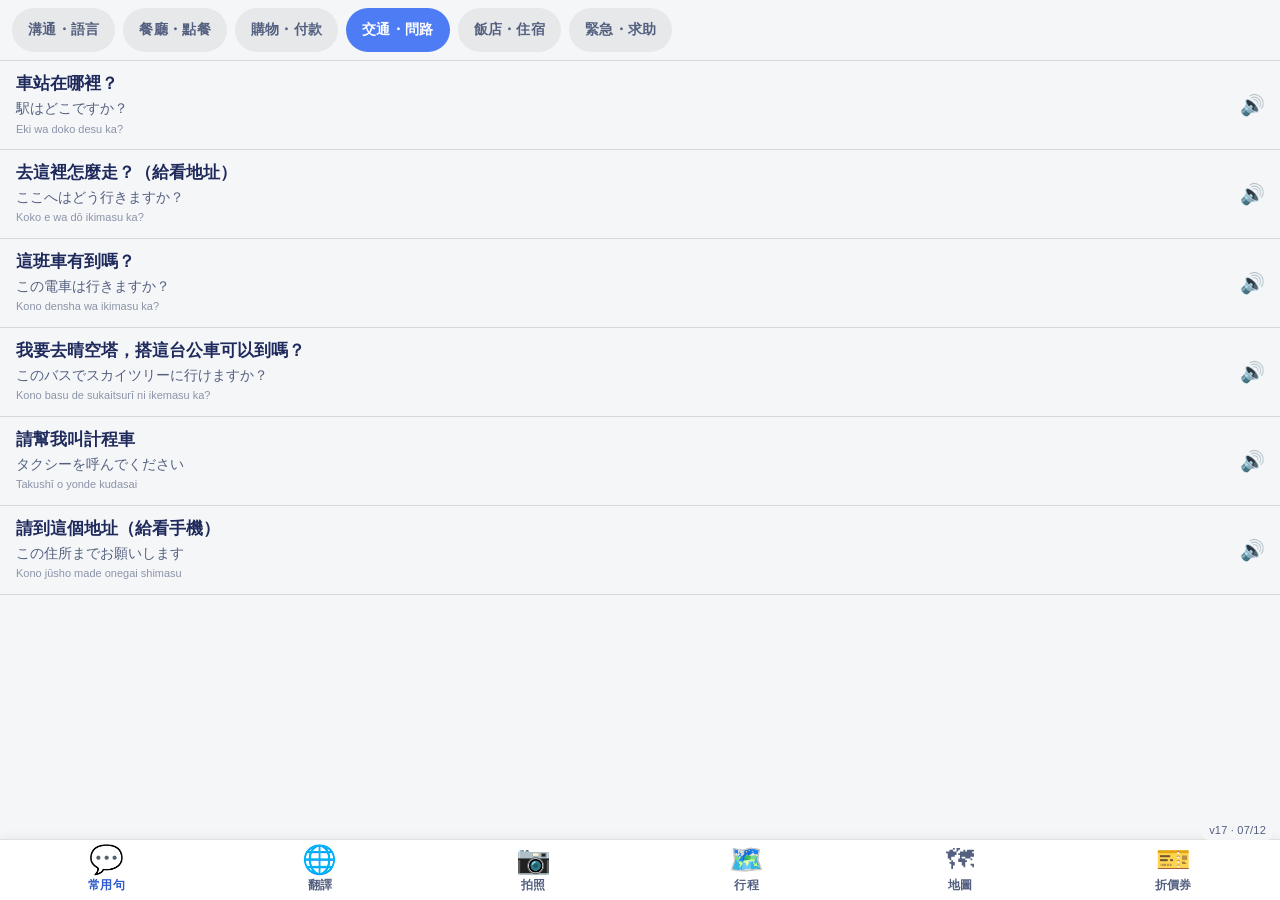
==== commit a2e171df: "feat(tokyo-trip): Task17 地圖分頁（KML 依天地點 + 一鍵開 Google 地圖路線） - 新增第 6 個「地圖」分頁：把 2026東京.kml 的 49 個地點依天分組（" ====
--- a/index.html
+++ b/index.html
@@ -27,48 +27,27 @@
   <!-- ──────────────────────────────────────────────────────────
     分頁容器（A1 DOM 約定）
       id="tab-{id}"  ← app.js showTab() 依此 id 控制 hidden
-      每個 section 直接作為 Task2–6 的掛載容器
-      Task2–6 整塊替換 .placeholder-card，不改 section 本體
+      每個 section 直接作為各功能模組的掛載容器
+      各分頁 DOM 均由對應 JS 動態建構，section 本體留空
   ─────────────────────────────────────────────────────────── -->
 
   <!-- 常用句（Task2 實作）-->
-  <section id="tab-phrases" class="tab-section">
-    <div class="placeholder-card">
-      <span class="placeholder-icon" aria-hidden="true">💬</span>
-      <h1 class="placeholder-title">常用句</h1>
-      <p class="placeholder-desc">Task2 會實作</p>
-    </div>
-  </section>
+  <section id="tab-phrases" class="tab-section"></section>
 
   <!-- 翻譯（Task5 實作）-->
-  <section id="tab-translate" class="tab-section" hidden>
-    <div class="placeholder-card">
-      <span class="placeholder-icon" aria-hidden="true">🌐</span>
-      <h1 class="placeholder-title">翻譯</h1>
-      <p class="placeholder-desc">Task5 會實作</p>
-    </div>
-  </section>
+  <section id="tab-translate" class="tab-section" hidden></section>
 
   <!-- 拍照（Task6 實作）— DOM 由 camera-tab.js 動態建構 -->
   <section id="tab-camera" class="tab-section" hidden></section>
 
   <!-- 行程（Task3 實作）-->
-  <section id="tab-trip" class="tab-section" hidden>
-    <div class="placeholder-card">
-      <span class="placeholder-icon" aria-hidden="true">🗺️</span>
-      <h1 class="placeholder-title">行程</h1>
-      <p class="placeholder-desc">Task3 會實作</p>
-    </div>
-  </section>
+  <section id="tab-trip" class="tab-section" hidden></section>
+
+  <!-- 地圖（Task17 實作）— DOM 由 map-tab.js 動態建構 -->
+  <section id="tab-map" class="tab-section" hidden></section>
 
   <!-- 折價券（Task4 實作）-->
-  <section id="tab-coupons" class="tab-section" hidden>
-    <div class="placeholder-card">
-      <span class="placeholder-icon" aria-hidden="true">🎫</span>
-      <h1 class="placeholder-title">折價券</h1>
-      <p class="placeholder-desc">Task4 會實作</p>
-    </div>
-  </section>
+  <section id="tab-coupons" class="tab-section" hidden></section>
 
   <!-- ──────────────────────────────────────────────────────────
     底部分頁導覽列
@@ -102,6 +81,12 @@
       <span class="nav-label">行程</span>
     </button>
 
+    <button class="nav-btn" data-tab="map"
+            role="tab" aria-selected="false" aria-controls="tab-map">
+      <span class="nav-icon" aria-hidden="true">🗺</span>
+      <span class="nav-label">地圖</span>
+    </button>
+
     <button class="nav-btn" data-tab="coupons"
             role="tab" aria-selected="false" aria-controls="tab-coupons">
       <span class="nav-icon" aria-hidden="true">🎫</span>
@@ -117,17 +102,20 @@
   <button id="update-toast" hidden>有新版本，點一下更新</button>
 
   <!-- ──────────────────────────────────────────────────────────
-    腳本載入順序（A6 — Task14 修訂定死，Task2-6 不得更動）
+    腳本載入順序（A6 — Task14 修訂定死）
       version.js：版本常數（Task14 起，最前無依賴，APP_VERSION/APP_VERSION_DATE）
       config.js：onerror 容錯（A4）— window.APP_CONFIG 可能未定義
-      phrases.js / tripdata.js：資料層，必須在 app.js 之前
+      phrases.js / tripdata.js / mapdata.js：資料層，必須在 app.js 之前
       app.js：分頁框架 + App API + SW 註冊
-      Task2-6 功能模組：app.js 之後插入，可直接同步呼叫 App.registerTab()
+      功能模組：app.js 之後插入，可直接同步呼叫 App.registerTab()
+        wrap 鏈外→內：coupon-viewer → camera-tab → translate-tab → bigtext → app.js
+        map-tab.js 不 wrap（無錄音/TTS/overlay），插 trip-tab.js 之後
   ─────────────────────────────────────────────────────────── -->
   <script src="./js/version.js"></script>
   <script src="./js/config.js" onerror="window._configLoadError=true"></script>
   <script src="./js/phrases.js"></script>
   <script src="./js/tripdata.js"></script>
+  <script src="./js/mapdata.js"></script>
   <script src="./js/app.js"></script>
   <!-- Task2 功能模組（順序定死：tts 在最前，phrases-tab 在最後，皆在 app.js 之後）-->
   <script src="./js/tts.js"></script>
@@ -136,7 +124,8 @@
   <!-- Task3 功能模組（順序定死：import-data 必須在 trip-tab 之前）-->
   <script src="./js/import-data.js"></script>
   <script src="./js/trip-tab.js"></script>
-  <!-- Task5-6 功能模組插這裡，在 trip-tab.js 之後、</body> 之前 -->
+  <!-- Task17 地圖分頁（mapdata.js 在資料層已載；不 wrap showTab）-->
+  <script src="./js/map-tab.js"></script>
   <!-- Task5 功能模組（api 在 translate-tab 之前；皆在 tts/bigtext 之後）-->
   <script src="./js/api.js"></script>
   <!-- Task12 錄音封裝（api.js 之後、translate-tab.js 之前）-->
--- a/css/style.css
+++ b/css/style.css
@@ -77,7 +77,7 @@
 /* ── 分頁容器（A1 DOM 約定）──────────────────────────────────
    id="tab-{id}"：app.js showTab() 依此 id 切換 hidden 屬性
    fixed 定位讓各分頁獨立佔滿內容區，互不影響
-   Task2–6 整塊替換 .placeholder-card，section 本體不需異動
+   各分頁 DOM 均由對應 JS 動態建構，section 本體留空
    ─────────────────────────────────────────────────────────── */
 .tab-section {
   position: fixed;
@@ -97,38 +97,6 @@
   display: none;
 }
 
-
-/* ── 佔位卡 ──────────────────────────────────────────────────
-   Task2–6：整塊替換此 div 即可，section 結構不變
-   ─────────────────────────────────────────────────────────── */
-.placeholder-card {
-  flex: 1;
-  display: flex;
-  flex-direction: column;
-  align-items: center;
-  justify-content: center;
-  gap: 20px;
-  padding: 40px 24px;
-  text-align: center;
-}
-
-.placeholder-icon {
-  font-size: 72px;
-  line-height: 1;
-  user-select: none;
-}
-
-.placeholder-title {
-  font-size: 32px;
-  font-weight: 700;
-  letter-spacing: 0.04em;
-  color: var(--c-text);
-}
-
-.placeholder-desc {
-  font-size: 16px;
-  color: var(--c-text-muted);
-}
 
 
 /* ── 底部導覽列（A7：z-index:10）────────────────────────────
@@ -2583,3 +2551,419 @@
   cursor: default;
   box-shadow: none;
 }
+
+
+/* ════════════════════════════════════════════════════════════
+   Task17 — 地圖分頁（map tab）
+   DOM 由 js/map-tab.js 動態渲染；class 名由 Task17.api.md 定案
+   注意：本節禁止引用 --fs-*（字級全硬編碼）；淺色主題；無 z-index≥100
+   Task11 U2 永續紀律：.map-chips-bar/.map-ab-row/.map-lang-hint 皆 flex-shrink:0
+   ════════════════════════════════════════════════════════════ */
+
+/* #tab-map 覆蓋 .tab-section overflow-y:auto，讓 .map-places-list 成為唯一捲動區 */
+#tab-map {
+  overflow: hidden;
+}
+
+/* ── 日期 chips 列（flex-shrink:0）──────────────────────────── */
+.map-chips-bar {
+  flex-shrink: 0;
+  display: flex;
+  overflow-x: auto;
+  -webkit-overflow-scrolling: touch;
+  scrollbar-width: none;
+  padding: 8px 12px;
+  gap: 8px;
+  background-color: var(--c-bg);
+  border-bottom: 1px solid var(--c-divider);
+}
+
+.map-chips-bar::-webkit-scrollbar {
+  display: none;
+}
+
+/* 每顆日期 chip：觸控目標 ≥44px */
+.map-chip {
+  flex-shrink: 0;
+  display: inline-flex;
+  align-items: center;
+  gap: 4px;
+  min-height: 44px;
+  padding: 0 14px;
+  background: rgba(0, 0, 0, 0.06);
+  border: none;
+  border-radius: 22px;
+  color: var(--c-text-muted);
+  font-size: 14px;
+  font-weight: 600;
+  letter-spacing: 0.02em;
+  white-space: nowrap;
+  cursor: pointer;
+  -webkit-tap-highlight-color: transparent;
+  touch-action: manipulation;
+  transition: background-color 0.15s ease, color 0.15s ease;
+}
+
+.map-chip:active {
+  opacity: 0.7;
+}
+
+/* 選中 chip：accent 底白字 */
+.map-chip-active {
+  background: var(--c-accent);
+  color: #ffffff;
+}
+
+/* 「今」badge（chip 內 span，選中時白底藍字，未選中時 accent 底白字）*/
+.map-chip-today {
+  display: inline-flex;
+  align-items: center;
+  justify-content: center;
+  width: 18px;
+  height: 18px;
+  border-radius: 50%;
+  background-color: var(--c-accent);
+  color: #ffffff;
+  font-size: 10px;
+  font-weight: 700;
+}
+
+.map-chip-active .map-chip-today {
+  background-color: rgba(255, 255, 255, 0.35);
+  color: #ffffff;
+}
+
+/* ── A/B 選擇區（flex-shrink:0）──────────────────────────────── */
+.map-ab-row {
+  flex-shrink: 0;
+  display: flex;
+  flex-direction: column;
+  background-color: var(--c-bg);
+  border-bottom: 1px solid var(--c-divider);
+  padding: 6px 14px;
+}
+
+/* A 起點列 / B 終點列 */
+.map-ab-line {
+  display: flex;
+  align-items: center;
+  gap: 8px;
+  min-height: 40px;
+  padding: 3px 0;
+}
+
+/* 「A 起點」「B 終點」標籤 */
+.map-ab-label {
+  flex-shrink: 0;
+  width: 46px;
+  font-size: 13px;
+  font-weight: 700;
+  color: var(--c-text-muted);
+}
+
+/* 目前選中值 */
+.map-ab-val {
+  flex: 1;
+  font-size: 14px;
+  color: var(--c-text);
+  overflow: hidden;
+  text-overflow: ellipsis;
+  white-space: nowrap;
+  line-height: 1.4;
+}
+
+/* A=目前位置 狀態 */
+.map-ab-val.map-ab-current {
+  color: var(--c-accent-text);
+  font-weight: 600;
+}
+
+/* 未選狀態 */
+.map-ab-val.map-ab-empty {
+  color: var(--c-text-muted);
+  font-style: italic;
+}
+
+/* 自訂文字 B 狀態 */
+.map-ab-val.map-ab-custom {
+  color: var(--c-text-muted);
+}
+
+/* 「還原位置」button（min-height:44px 觸控目標）*/
+.map-ab-reset-btn {
+  flex-shrink: 0;
+  min-height: 44px;
+  padding: 0 10px;
+  border: none;
+  border-radius: 10px;
+  background: rgba(0, 0, 0, 0.06);
+  color: var(--c-accent-text);
+  font-size: 12px;
+  font-weight: 600;
+  cursor: pointer;
+  -webkit-tap-highlight-color: transparent;
+  touch-action: manipulation;
+  white-space: nowrap;
+}
+
+.map-ab-reset-btn:active {
+  opacity: 0.6;
+}
+
+/* B 自訂輸入列 */
+.map-ab-custom-row {
+  display: flex;
+  align-items: center;
+  gap: 8px;
+  padding: 3px 0;
+}
+
+/* 自訂終點輸入框（iOS 縮放紅線：font-size ≥16px；JS 已設，CSS 同步保底）*/
+.map-custom-input {
+  flex: 1;
+  min-height: 44px;
+  padding: 0 12px;
+  border: 1px solid var(--c-divider);
+  border-radius: 10px;
+  background: rgba(0, 0, 0, 0.04);
+  color: var(--c-text);
+  font-size: 16px;   /* ≥16px iOS 聚焦縮放紅線 */
+  font-family: -apple-system, 'Helvetica Neue', Arial, sans-serif;
+  -webkit-text-size-adjust: 100%;
+}
+
+.map-custom-input::placeholder {
+  color: var(--c-text-muted);
+  opacity: 0.55;
+}
+
+.map-custom-input:focus {
+  outline: none;
+  border-color: var(--c-accent-text);
+  background: rgba(77, 124, 244, 0.06);
+}
+
+/* 「使用」button（min-height:44px 觸控目標）*/
+.map-custom-use-btn {
+  flex-shrink: 0;
+  min-height: 44px;
+  padding: 0 16px;
+  border: none;
+  border-radius: 10px;
+  background: var(--c-accent);
+  color: #ffffff;
+  font-size: 14px;
+  font-weight: 600;
+  cursor: pointer;
+  -webkit-tap-highlight-color: transparent;
+  touch-action: manipulation;
+}
+
+.map-custom-use-btn:active {
+  opacity: 0.7;
+}
+
+/* 操作列：A⇄B 互換鈕 + 路線鈕 */
+.map-ab-actions-row {
+  display: flex;
+  align-items: center;
+  gap: 8px;
+  padding: 4px 0;
+}
+
+/* A⇄B 互換鈕 */
+.map-swap-btn {
+  flex-shrink: 0;
+  min-height: 44px;
+  padding: 0 16px;
+  border: 1px solid var(--c-divider);
+  border-radius: 10px;
+  background: rgba(0, 0, 0, 0.05);
+  color: var(--c-text);
+  font-size: 14px;
+  font-weight: 600;
+  cursor: pointer;
+  -webkit-tap-highlight-color: transparent;
+  touch-action: manipulation;
+  white-space: nowrap;
+}
+
+.map-swap-btn:active:not(:disabled) {
+  opacity: 0.6;
+}
+
+.map-swap-btn:disabled {
+  opacity: 0.30;
+  cursor: default;
+}
+
+/* 「查大眾運輸路線」主鈕（≥44px，accent 填充，全寬）*/
+.map-route-btn {
+  flex: 1;
+  min-height: 48px;
+  padding: 0 16px;
+  border: none;
+  border-radius: 12px;
+  background: var(--c-accent);
+  color: #ffffff;
+  font-size: 16px;
+  font-weight: 700;
+  cursor: pointer;
+  -webkit-tap-highlight-color: transparent;
+  touch-action: manipulation;
+  transition: opacity 0.12s ease;
+}
+
+.map-route-btn:active:not(:disabled) {
+  opacity: 0.7;
+}
+
+.map-route-btn:disabled {
+  opacity: 0.35;
+  cursor: default;
+}
+
+/* 「會離開 APP 開啟 Google 地圖」小字 */
+.map-leave-note {
+  font-size: 11px;
+  color: var(--c-text-muted);
+  padding: 4px 0 2px;
+  text-align: center;
+}
+
+/* ── 語言提示（flex-shrink:0，B3-1）──────────────────────────── */
+.map-lang-hint {
+  flex-shrink: 0;
+  font-size: 12px;
+  color: var(--c-text-muted);
+  background: rgba(0, 0, 0, 0.03);
+  border-bottom: 1px solid var(--c-divider);
+  padding: 7px 14px;
+  line-height: 1.55;
+}
+
+/* ── 地點清單（flex:1，唯一捲動區）──────────────────────────── */
+.map-places-list {
+  flex: 1;
+  min-height: 0;               /* flex 子元素縮到捲動窗所需 */
+  overflow-y: auto;
+  -webkit-overflow-scrolling: touch;
+  overscroll-behavior: contain;
+  padding-bottom: 16px;
+}
+
+/* 日期頭 */
+.map-day-header {
+  display: flex;
+  align-items: center;
+  flex-wrap: wrap;
+  gap: 6px;
+  padding: 12px 14px 8px;
+  border-bottom: 1px solid var(--c-divider);
+}
+
+.map-day-header-main {
+  font-size: 16px;
+  font-weight: 700;
+  color: var(--c-text);
+}
+
+.map-day-theme {
+  font-size: 13px;
+  color: var(--c-text-muted);
+  flex-shrink: 0;
+}
+
+/* 「今天」badge（日期頭內）*/
+.map-today-badge {
+  font-size: 11px;
+  font-weight: 700;
+  background: var(--c-accent);
+  color: #ffffff;
+  padding: 2px 8px;
+  border-radius: 10px;
+  flex-shrink: 0;
+}
+
+/* 本日無地點 */
+.map-empty {
+  padding: 32px 16px;
+  text-align: center;
+  font-size: 15px;
+  color: var(--c-text-muted);
+}
+
+/* 地點列（地點名 + 設起點/設終點）*/
+.map-place-row {
+  display: flex;
+  align-items: center;
+  gap: 8px;
+  padding: 0 14px;
+  min-height: 52px;
+  border-bottom: 1px solid rgba(0, 0, 0, 0.08);
+}
+
+.map-place-row:last-child {
+  border-bottom: none;
+}
+
+/* 地點名（點→單點開地圖）— min-height 由 .map-place-row 保證 ≥44px */
+.map-place-name {
+  flex: 1;
+  min-height: 52px;
+  display: flex;
+  align-items: center;
+  background: none;
+  border: none;
+  color: var(--c-text);
+  font-size: 15px;
+  font-weight: 500;
+  text-align: left;
+  cursor: pointer;
+  -webkit-tap-highlight-color: transparent;
+  touch-action: manipulation;
+  padding: 0;
+  line-height: 1.4;
+  overflow: hidden;
+  word-break: break-all;
+}
+
+.map-place-name:active {
+  opacity: 0.6;
+}
+
+/* 地點操作按鈕區 */
+.map-place-actions {
+  display: flex;
+  flex-shrink: 0;
+  gap: 6px;
+}
+
+/* 「設起點」「設終點」按鈕（min-height:44px 觸控目標）*/
+.map-place-btn {
+  min-height: 44px;
+  padding: 0 10px;
+  border: 1px solid var(--c-divider);
+  border-radius: 8px;
+  background: rgba(0, 0, 0, 0.05);
+  color: var(--c-accent-text);
+  font-size: 12px;
+  font-weight: 600;
+  cursor: pointer;
+  -webkit-tap-highlight-color: transparent;
+  touch-action: manipulation;
+  white-space: nowrap;
+}
+
+.map-place-btn:active {
+  background: rgba(77, 124, 244, 0.14);
+}
+
+/* 錯誤文案（MAPDATA 缺載）*/
+.map-error {
+  padding: 48px 24px;
+  text-align: center;
+  color: var(--c-text-muted);
+  font-size: 15px;
+  line-height: 1.5;
+}
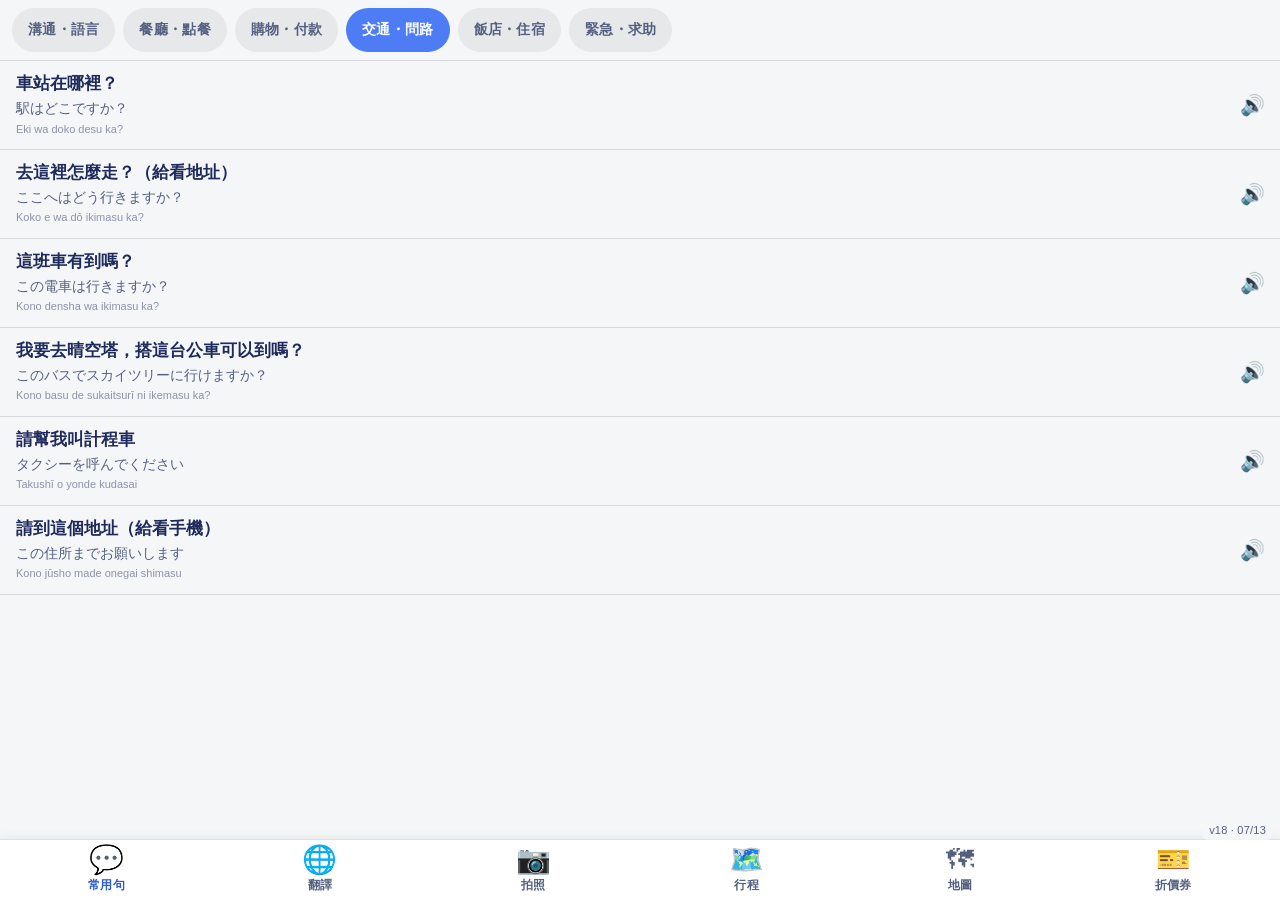
==== commit ed5a40ba: "feat(tokyo-trip): Task18 文字翻譯「加入常用語」+ 常用句自訂句 - 文字翻譯（中→日）結果新增「加入常用語」：點一下→就地選六分類→存起來。 - 自訂句存 localStor" ====
--- a/index.html
+++ b/index.html
@@ -120,6 +120,8 @@
   <!-- Task2 功能模組（順序定死：tts 在最前，phrases-tab 在最後，皆在 app.js 之後）-->
   <script src="./js/tts.js"></script>
   <script src="./js/bigtext.js"></script>
+  <!-- Task18: my-phrases.js 在 bigtext.js 之後、phrases-tab.js 之前（兩消費者 phrases-tab/translate-tab 皆在其後）-->
+  <script src="./js/my-phrases.js"></script>
   <script src="./js/phrases-tab.js"></script>
   <!-- Task3 功能模組（順序定死：import-data 必須在 trip-tab 之前）-->
   <script src="./js/import-data.js"></script>
--- a/css/style.css
+++ b/css/style.css
@@ -2967,3 +2967,111 @@
   font-size: 15px;
   line-height: 1.5;
 }
+
+
+/* ════════════════════════════════════════════════════════════
+   Task18 — 文字翻譯「加入常用語」＋常用句自訂標記
+   禁 --fs-*（type scale 只授權 .trip-*）；禁 z-index ≥100；
+   字色一律用 --c-accent-text 對比紀律；淺色主題全域變數。
+   ════════════════════════════════════════════════════════════ */
+
+/* ── 加入常用語鈕（第 4 顆 action btn；繼承 .translate-action-btn 基底）
+   與大字/播音/複製排同列；.translate-result-actions 既有 flex-wrap:wrap
+   換行順、不壓縮高度，4 顆鈕在窄螢幕自然折行，無需額外動作。          */
+.translate-addphrase-btn {
+  background-color: rgba(0, 0, 0, 0.06);
+  color: var(--c-accent-text);   /* 淺底文字用深階 accent（AA）*/
+  border: 1px solid rgba(77, 124, 244, 0.22);
+}
+
+/* ── 分類選擇列容器（就地展開 inline，不做 overlay；JS 控 display）─────
+   flex-wrap 讓六 chips 在窄螢幕自然折行；圓角淺底與結果區形成區隔。     */
+.translate-cat-pick {
+  display: flex;
+  flex-wrap: wrap;
+  gap: 8px;
+  padding: 10px 12px;
+  background-color: rgba(0, 0, 0, 0.03);
+  border-radius: 10px;
+  border: 1px solid var(--c-divider);
+}
+
+/* ── 分類選擇 chip（觸控目標 ≥44px；hardcode 字級，禁 --fs-*）─────────── */
+.translate-catpick-chip {
+  display: inline-flex;
+  align-items: center;
+  justify-content: center;
+  min-height: 44px;
+  padding: 0 14px;
+  background: rgba(0, 0, 0, 0.05);
+  border: 1.5px solid rgba(0, 0, 0, 0.12);
+  border-radius: 22px;
+  color: var(--c-text-muted);
+  font-size: 14px;   /* hardcode，禁 --fs-* */
+  font-weight: 600;
+  cursor: pointer;
+  -webkit-tap-highlight-color: transparent;
+  touch-action: manipulation;
+  transition: background-color 0.12s ease, color 0.12s ease, border-color 0.12s ease;
+  white-space: nowrap;
+}
+
+.translate-catpick-chip:active {
+  opacity: 0.65;
+}
+
+/* ── 預設高亮 chip（session 上次選的分類；描邊樣式 vs 實底）──────────────
+   描邊（outline）= 高亮態；此 picker 展開即取消選中，故無「實底選中態」。
+   明顯 accent 描邊 + 淡底，提供視覺引導；仍可點選其他 chip。             */
+.translate-catpick-chip-highlight {
+  background: rgba(77, 124, 244, 0.10);
+  border-color: var(--c-accent-text);   /* 深階 accent，淺底 AA */
+  color: var(--c-accent-text);
+}
+
+/* ── 自訂句列表項（淺色底 + 左邊框；不靠顏色單獨傳達）────────────────────
+   .phrases-mine-label「自訂」小標為非顏色標記；背景 + 邊框做補充識別。
+   .phrases-item 的 flex / border-bottom 基底樣式完整保留，此處只疊加。   */
+.phrases-item-mine {
+  background-color: rgba(77, 124, 244, 0.04);
+  border-left: 3px solid var(--c-accent);
+}
+
+/* ── 「自訂」小標 badge（文字標記，不靠顏色單獨傳達的第一道保障）──────── */
+.phrases-mine-label {
+  display: inline-block;
+  font-size: 11px;   /* hardcode，禁 --fs-* */
+  font-weight: 700;
+  color: var(--c-accent-text);   /* 淺底文字用深階 accent（AA）*/
+  background-color: rgba(77, 124, 244, 0.12);
+  padding: 2px 6px;
+  border-radius: 6px;
+  letter-spacing: 0.04em;
+  margin-bottom: 3px;
+  border: 1px solid rgba(77, 124, 244, 0.25);
+  -webkit-user-select: none;
+  user-select: none;
+}
+
+/* ── 自訂句刪除鈕（觸控目標 ≥44px；紅色系 #C63A3A = Task11 A8 同值）──────
+   高度繼承 .phrases-item align-items:stretch（實際高度由 body min-h:64px 撐）；
+   min-width ≥44px 保橫向觸控；只自訂句 .phrases-item-mine 有，不誤觸播放鈕。*/
+.phrases-delete-btn {
+  display: flex;
+  align-items: center;
+  justify-content: center;
+  flex-shrink: 0;
+  min-width: 52px;
+  padding: 0 6px;
+  background: none;
+  border: none;
+  font-size: 18px;   /* hardcode，禁 --fs-* */
+  color: #C63A3A;    /* Task11 A8 同值：深紅，淺底可辨識（AA 約 5.5:1）*/
+  cursor: pointer;
+  -webkit-tap-highlight-color: transparent;
+  touch-action: manipulation;
+}
+
+.phrases-delete-btn:active {
+  opacity: 0.5;
+}
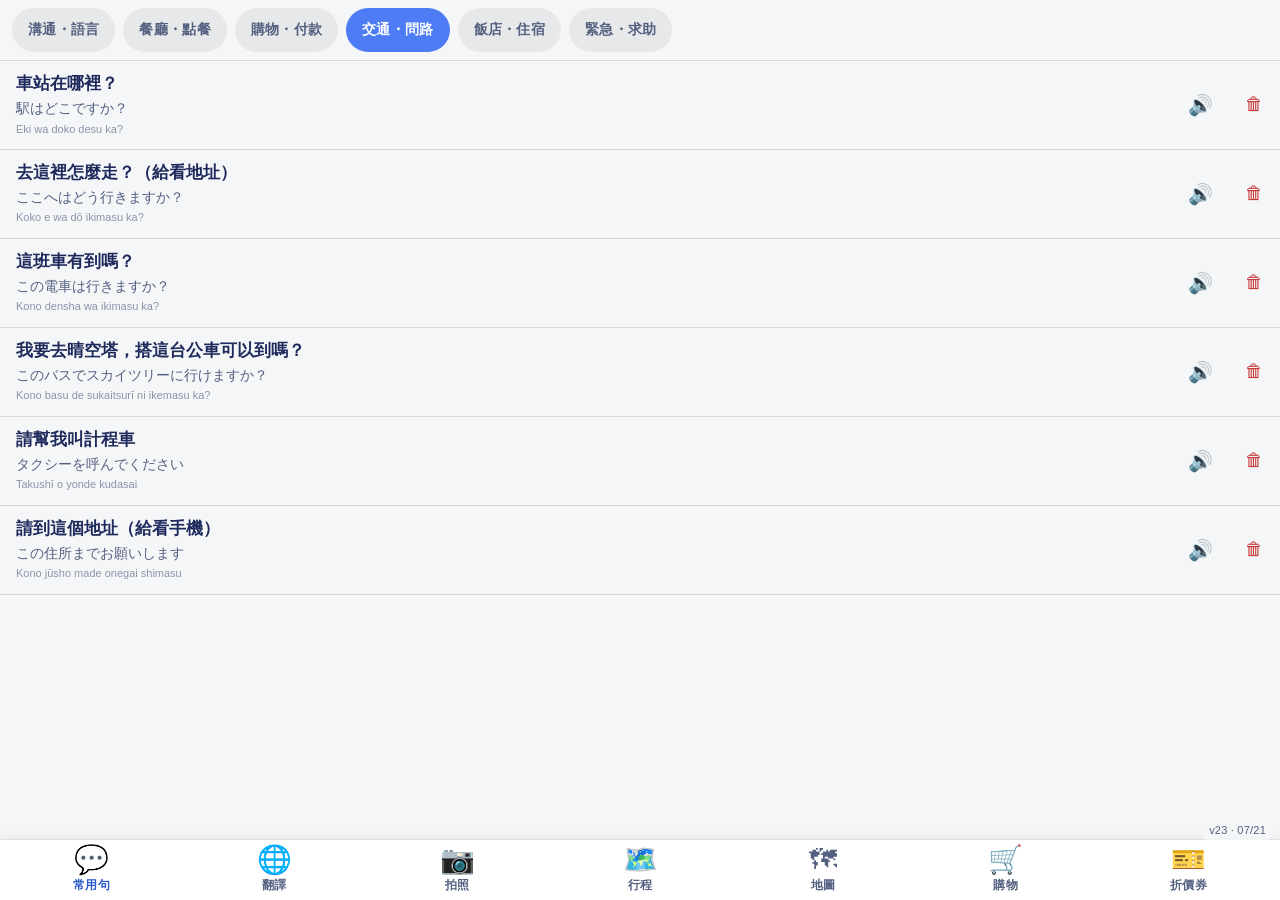
==== commit 1b31fb9e: "feat(tokyo-trip): Task23 購物頁籤 + 移除巴士停駛警語 Olina 明天(7/22)要照購物頁把藥妝與伴手禮買齊，新增第 7 個分頁：  - 新增購物頁籤：藥妝 12 項 +" ====
--- a/index.html
+++ b/index.html
@@ -46,6 +46,9 @@
   <!-- 地圖（Task17 實作）— DOM 由 map-tab.js 動態建構 -->
   <section id="tab-map" class="tab-section" hidden></section>
 
+  <!-- 購物（Task23 實作）— DOM 由 shopping-tab.js 動態建構 -->
+  <section id="tab-shopping" class="tab-section" hidden></section>
+
   <!-- 折價券（Task4 實作）-->
   <section id="tab-coupons" class="tab-section" hidden></section>
 
@@ -87,6 +90,12 @@
       <span class="nav-label">地圖</span>
     </button>
 
+    <button class="nav-btn" data-tab="shopping"
+            role="tab" aria-selected="false" aria-controls="tab-shopping">
+      <span class="nav-icon" aria-hidden="true">🛒</span>
+      <span class="nav-label">購物</span>
+    </button>
+
     <button class="nav-btn" data-tab="coupons"
             role="tab" aria-selected="false" aria-controls="tab-coupons">
       <span class="nav-icon" aria-hidden="true">🎫</span>
@@ -116,6 +125,7 @@
   <script src="./js/phrases.js"></script>
   <script src="./js/tripdata.js"></script>
   <script src="./js/mapdata.js"></script>
+  <script src="./js/shoppingdata.js"></script>
   <script src="./js/app.js"></script>
   <!-- Task2 功能模組（順序定死：tts 在最前，phrases-tab 在最後，皆在 app.js 之後）-->
   <script src="./js/tts.js"></script>
@@ -128,6 +138,8 @@
   <script src="./js/trip-tab.js"></script>
   <!-- Task17 地圖分頁（mapdata.js 在資料層已載；不 wrap showTab）-->
   <script src="./js/map-tab.js"></script>
+  <!-- Task23 購物分頁（shoppingdata.js 在資料層已載；不 wrap showTab）-->
+  <script src="./js/shopping-tab.js"></script>
   <!-- Task5 功能模組（api 在 translate-tab 之前；皆在 tts/bigtext 之後）-->
   <script src="./js/api.js"></script>
   <!-- Task12 錄音封裝（api.js 之後、translate-tab.js 之前）-->
--- a/css/style.css
+++ b/css/style.css
@@ -1167,7 +1167,8 @@
 .trip-private-row {
   display: flex;
   align-items: flex-start;
-  gap: 14px;
+  flex-wrap: wrap;
+  gap: 4px 14px;
   padding: 11px 16px;
   border-bottom: 1px solid rgba(0, 0, 0, 0.08);   /* 白色 tint 在淺底隱形 → 深色 tint */
   min-height: 44px;
@@ -1175,7 +1176,9 @@
 
 .trip-private-row-label {
   flex-shrink: 0;
-  width: 72px;
+  width: auto;
+  min-width: 72px;
+  max-width: 100%;
   font-size: var(--fs-sm);   /* ★ sm：欄位 label */
   color: var(--c-text-muted);
   padding-top: 2px;
@@ -1184,6 +1187,7 @@
 
 .trip-private-row-value {
   flex: 1;
+  min-width: 200px;
   font-size: var(--fs-md);   /* ★ md：資料值 */
   font-weight: 600;
   color: var(--c-text);
@@ -1262,6 +1266,206 @@
   box-sizing: border-box;
 }
 
+
+/* ════════════════════════════════════════════════════════════
+   Task21 — 民宿入住資訊（trip-lodging-*）
+   DOM 由 js/trip-tab.js _renderLodgingBlock() 渲染；class 名見 Task21.api.md
+   字級用 var(--fs-*)（SA 裁定，B7-4 G4-16 已作廢）
+   排版沿用 Task20 雙模式（overflow-wrap:anywhere 值欄、標籤不固定寬）
+   ════════════════════════════════════════════════════════════ */
+
+/* 容器：緊接在最後一張 .trip-hotel-card 之後 */
+.trip-lodging {
+  margin-top: 16px;
+  padding: 16px 16px 0;
+  border-top: 1px solid var(--c-divider);
+}
+
+.trip-lodging-title {
+  font-size: var(--fs-lg);   /* lg = 19px，與 .trip-section-title 視覺語言對齊 */
+  font-weight: 700;
+  color: var(--c-text);
+  margin: 0 0 14px;
+}
+
+/* § B3-1 名稱 + 房號 */
+.trip-lodging-name-row {
+  display: flex;
+  flex-wrap: wrap;
+  align-items: baseline;
+  gap: 2px 10px;
+  margin-bottom: 8px;
+}
+
+.trip-lodging-name {
+  font-size: var(--fs-md);
+  font-weight: 600;
+  color: var(--c-text);
+}
+
+.trip-lodging-room {
+  font-size: var(--fs-sm);
+  color: var(--c-text-muted);
+}
+
+/* § B3-2 入住退房 */
+.trip-lodging-dates {
+  font-size: var(--fs-sm);
+  color: var(--c-text-muted);
+  margin-bottom: 14px;
+}
+
+/* 區段容器 */
+.trip-lodging-section {
+  margin-bottom: 14px;
+}
+
+.trip-lodging-section-title {
+  font-size: var(--fs-xs);   /* xs = 13px，區段 caption */
+  font-weight: 700;
+  letter-spacing: 0.10em;
+  text-transform: uppercase;
+  color: var(--c-text-muted);
+  margin: 0 0 6px;
+}
+
+/* Row 排版（雙模式：短標籤橫排、長標籤上下堆疊）
+   Task21 SA §4.2：沿用 Task20 自適應雙模式，值欄改用 overflow-wrap:anywhere（更正確） */
+.trip-lodging-row {
+  display: flex;
+  align-items: flex-start;
+  flex-wrap: wrap;
+  gap: 4px 10px;
+  min-height: 44px;
+  padding: 2px 0;
+}
+
+.trip-lodging-row-label {
+  flex-shrink: 0;
+  width: auto;
+  min-width: 56px;
+  max-width: 100%;
+  font-size: var(--fs-sm);
+  color: var(--c-text-muted);
+  padding-top: 10px;
+  line-height: 1.4;
+}
+
+.trip-lodging-row-value {
+  flex: 1;
+  min-width: 80px;   /* WiFi 行形狀比例，不照抄 Task20 的 200px */
+  font-size: var(--fs-md);
+  font-weight: 600;
+  color: var(--c-text);
+  overflow-wrap: anywhere;   /* SA §4.2：必用 anywhere，不可用 break-word */
+  padding-top: 10px;
+  line-height: 1.4;
+}
+
+/* 輕量複製鈕（不沿用 .trip-btn，SA §3.3：390px 下全面換行+視覺過重） */
+.trip-lodging-copy-btn {
+  flex-shrink: 0;
+  align-self: center;
+  min-height: 44px;
+  padding: 0 12px;
+  font-size: 14px;
+  font-weight: 500;
+  color: var(--c-accent-text);
+  background: rgba(77, 124, 244, 0.12);
+  border: none;
+  border-radius: 8px;
+  cursor: pointer;
+  white-space: nowrap;
+  -webkit-tap-highlight-color: transparent;
+  touch-action: manipulation;
+}
+.trip-lodging-copy-btn:active {
+  background: rgba(77, 124, 244, 0.24);
+}
+
+/* § B3-4 自助入住 */
+.trip-lodging-selfcheckin {
+  font-size: var(--fs-sm);
+  color: var(--c-text);
+  line-height: 1.6;
+  white-space: pre-wrap;   /* \n 換行（B8 注意事項） */
+  margin: 0;
+  overflow-wrap: anywhere;
+}
+
+/* § B3-6 WiFi 每樓層卡片 */
+.trip-lodging-wifi-entry {
+  background: rgba(0, 0, 0, 0.03);
+  border: 1px solid var(--c-divider);
+  border-radius: 10px;
+  padding: 8px 12px;
+  margin-bottom: 8px;
+}
+
+.trip-lodging-wifi-floor {
+  font-size: var(--fs-sm);
+  font-weight: 700;
+  color: var(--c-accent-text);
+  margin-bottom: 2px;
+}
+
+/* § B3-7 住宿須知 */
+.trip-lodging-notes {
+  margin: 0;
+  padding-left: 20px;
+}
+
+.trip-lodging-note-item {
+  font-size: var(--fs-sm);
+  color: var(--c-text);
+  line-height: 1.65;
+  margin-bottom: 4px;
+  overflow-wrap: anywhere;
+}
+
+/* § B3-8 房東聯絡電話 */
+.trip-lodging-host-row {
+  display: flex;
+  align-items: center;
+  flex-wrap: wrap;
+  gap: 4px 12px;
+  min-height: 44px;
+  padding: 2px 0;
+  border-bottom: 1px solid rgba(0, 0, 0, 0.06);
+}
+
+.trip-lodging-host-row:last-child {
+  border-bottom: none;
+}
+
+.trip-lodging-host-name {
+  font-size: var(--fs-sm);
+  color: var(--c-text-muted);
+  flex-shrink: 0;
+}
+
+.trip-lodging-host-tel {
+  font-size: var(--fs-md);
+  color: var(--c-accent-text);
+  font-weight: 600;
+  text-decoration: none;
+  overflow-wrap: anywhere;
+  min-height: 44px;
+  display: inline-flex;
+  align-items: center;
+}
+.trip-lodging-host-tel:active {
+  opacity: 0.7;
+}
+
+/* B6 空狀態提示 */
+.trip-lodging-empty {
+  font-size: var(--fs-sm);
+  color: var(--c-text-muted);
+  line-height: 1.55;
+  padding: 12px 0 16px;
+  margin: 0;
+}
 
 
 /* ════════════════════════════════════════════════════════════
@@ -3075,3 +3279,279 @@
 .phrases-delete-btn:active {
   opacity: 0.5;
 }
+
+/* ── 還原已隱藏句按鈕（次要動作；觸控 ≥44px）─────────────────────────────
+   低調文字鈕，置中，與上方句子列表有間距分隔。
+   字級硬編碼，禁 --fs-*；色用 --c-accent-text（#2E5BCC，AA 對比）。      */
+.phrases-restore-btn {
+  display: flex;
+  align-items: center;
+  justify-content: center;
+  width: 100%;
+  min-height: 44px;
+  margin-top: 8px;
+  padding: 0 16px;
+  background: none;
+  border: none;
+  font-size: 14px;   /* hardcode，禁 --fs-* */
+  color: var(--c-accent-text);
+  cursor: pointer;
+  -webkit-tap-highlight-color: transparent;
+  touch-action: manipulation;
+}
+
+.phrases-restore-btn:active {
+  opacity: 0.6;
+}
+
+
+/* ── Task23 購物分頁 ─────────────────────────────────────────────
+   字級全部硬編碼 px（禁 --fs-*，授權範圍現況僅 .trip-*）
+   淺色主題全域變數（--c-*）可用；禁 z-index ≥100
+   F3：本區塊必須以自己的注解頭開場，否則 Task21 type-scale 判準誤紅
+   F4：頁首列 flex-shrink:0 ＋ 清單唯一捲動區（Task11 U2 紀律）
+   ── */
+
+/* ── 頁首列（固定不捲動）────────────────────────────────────────── */
+.shopping-header {
+  flex-shrink: 0;
+  display: flex;
+  align-items: center;
+  justify-content: space-between;
+  padding: 10px 16px 8px;
+  border-bottom: 1px solid var(--c-divider);
+  background-color: var(--c-bg);
+  gap: 8px;
+}
+
+.shopping-rate {
+  font-size: 13px;   /* hardcode，禁 --fs-* */
+  color: var(--c-text-muted);
+  flex: 1;
+}
+
+.shopping-summary {
+  font-size: 13px;   /* hardcode，禁 --fs-* */
+  font-weight: 600;
+  color: var(--c-accent-text);
+  white-space: nowrap;
+}
+
+/* ── 捲動清單區（唯一捲動容器）────────────────────────────────── */
+.shopping-list {
+  flex: 1;
+  min-height: 0;
+  overflow-y: auto;
+  -webkit-overflow-scrolling: touch;
+  padding: 0 0 16px;
+}
+
+/* ── 分類群組 ──────────────────────────────────────────────────── */
+.shopping-group {
+  margin-bottom: 8px;
+}
+
+.shopping-group-title {
+  padding: 10px 16px 6px;
+  font-size: 14px;   /* hardcode，禁 --fs-* */
+  font-weight: 700;
+  color: var(--c-accent-text);
+  background-color: var(--c-bg);
+  position: sticky;
+  top: 0;
+  z-index: 2;
+  border-bottom: 1px solid var(--c-divider);
+}
+
+/* ── 卡片 ──────────────────────────────────────────────────────── */
+.shopping-card {
+  display: flex;
+  align-items: stretch;
+  border-bottom: 1px solid var(--c-divider);
+  background-color: var(--c-bg);
+  transition: opacity 0.15s ease;
+}
+
+/* 已買態：降 opacity，不重排不移動位置 */
+.shopping-card.is-checked {
+  opacity: 0.45;
+}
+
+/* ── 左：勾選區（觸控目標 ≥44px）────────────────────────────────── */
+.shopping-check {
+  display: flex;
+  align-items: center;
+  justify-content: center;
+  flex-shrink: 0;
+  width: 52px;
+  min-height: 56px;
+  cursor: pointer;
+  -webkit-tap-highlight-color: transparent;
+  touch-action: manipulation;
+}
+
+/* 自訂 checkbox 視覺（不依賴原生 input 樣式跨瀏覽器差異）*/
+.shopping-checkbox-visual {
+  width: 22px;
+  height: 22px;
+  border: 2px solid var(--c-divider);
+  border-radius: 6px;
+  background-color: var(--c-bg);
+  position: relative;
+  transition: background-color 0.12s ease, border-color 0.12s ease;
+}
+
+.shopping-checkbox-visual.checked {
+  background-color: var(--c-accent);
+  border-color: var(--c-accent);
+}
+
+/* 打勾符號（CSS 偽元素）*/
+.shopping-checkbox-visual.checked::after {
+  content: '';
+  position: absolute;
+  left: 4px;
+  top: 1px;
+  width: 9px;
+  height: 5px;
+  border-left: 2px solid #fff;
+  border-bottom: 2px solid #fff;
+  transform: rotate(-45deg);
+}
+
+/* ── 右：內容區（觸控目標 ≥44px）────────────────────────────────── */
+.shopping-content {
+  flex: 1;
+  min-height: 56px;
+  padding: 10px 12px 10px 0;
+  cursor: pointer;
+  -webkit-tap-highlight-color: transparent;
+  touch-action: manipulation;
+  display: flex;
+  flex-direction: column;
+  justify-content: center;
+  gap: 2px;
+}
+
+/* 品名行（★ + 品名）*/
+.shopping-name {
+  font-size: 15px;   /* hardcode，禁 --fs-* */
+  font-weight: 600;
+  color: var(--c-text);
+  line-height: 1.3;
+}
+
+.shopping-name.has-star {
+  color: var(--c-accent-text);
+}
+
+/* 價格行 */
+.shopping-price {
+  font-size: 13px;   /* hardcode，禁 --fs-* */
+  color: var(--c-text-muted);
+  line-height: 1.3;
+}
+
+/* 展開 chevron */
+.shopping-chevron {
+  position: absolute;
+  right: 14px;
+  font-size: 11px;   /* hardcode，禁 --fs-* */
+  color: var(--c-text-muted);
+  pointer-events: none;
+}
+
+/* content 要設 position:relative 讓 chevron absolute 生效 */
+.shopping-content {
+  position: relative;
+  padding-right: 28px;
+}
+
+/* ── 展開詳情（有值才渲染列）─────────────────────────────────────── */
+.shopping-detail {
+  margin-top: 6px;
+  padding-top: 6px;
+  border-top: 1px solid var(--c-divider);
+}
+
+.shopping-detail-row {
+  display: flex;
+  gap: 8px;
+  padding: 3px 0;
+  align-items: flex-start;
+}
+
+.shopping-detail-label {
+  font-size: 12px;   /* hardcode，禁 --fs-* */
+  color: var(--c-text-muted);
+  white-space: nowrap;
+  flex-shrink: 0;
+  min-width: 56px;
+}
+
+.shopping-detail-value {
+  font-size: 13px;   /* hardcode，禁 --fs-* */
+  color: var(--c-text);
+  line-height: 1.45;
+  word-break: break-all;
+  overflow-wrap: anywhere;
+}
+
+/* ── 保存期限分級強調（對伴手禮很重要）────────────────────────────────
+   分級由 shopping-tab.js _shelfTier() 解析天數後加 class：
+     ≤10天 → .shopping-detail-row--shelf-critical（最強：紅色＋粗體＋⚠標）
+     11–30天 → .shopping-detail-row--shelf-warning（中等：琥珀橙＋semibold）
+     >30天 or 無法解析 → 無 class（樸素）
+   禁 ID 選擇器、禁 !important（repo 紀律）；僅用 class 選擇器（specificity 10+10）   ── */
+
+/* 極短效期：≤10天（東京香蕉 5天、楓糖長崎蛋糕 10天）*/
+.shopping-detail-row--shelf-critical .shopping-detail-label {
+  color: #C63A3A;   /* 深紅，淺底 AA（Task11 A8 同值）*/
+  font-weight: 700;
+}
+.shopping-detail-row--shelf-critical .shopping-detail-value {
+  color: #C63A3A;
+  font-weight: 700;
+}
+
+/* 短效期：11–30天（MAPLE BUTTER BOY 30天、Press Butter Sand 30天、牛奶起司 30天）*/
+.shopping-detail-row--shelf-warning .shopping-detail-label {
+  color: #9A5800;   /* 深琥珀橙，淺底 AA（4.5:1+）*/
+  font-weight: 600;
+}
+.shopping-detail-row--shelf-warning .shopping-detail-value {
+  color: #9A5800;
+  font-weight: 600;
+}
+
+/* ── 清除全部勾選鈕 ────────────────────────────────────────────── */
+.shopping-clear-btn {
+  display: flex;
+  align-items: center;
+  justify-content: center;
+  width: 100%;
+  min-height: 48px;
+  margin-top: 12px;
+  padding: 0 16px;
+  background: none;
+  border: none;
+  border-top: 1px solid var(--c-divider);
+  font-size: 14px;   /* hardcode，禁 --fs-* */
+  color: #C63A3A;    /* 深紅，淺底可辨識（Task11 A8 同值）*/
+  cursor: pointer;
+  -webkit-tap-highlight-color: transparent;
+  touch-action: manipulation;
+}
+
+.shopping-clear-btn:active {
+  opacity: 0.6;
+}
+
+/* ── 缺載失敗文案 ──────────────────────────────────────────────── */
+.shopping-empty {
+  padding: 48px 24px;
+  text-align: center;
+  color: var(--c-text-muted);
+  font-size: 15px;   /* hardcode，禁 --fs-* */
+  line-height: 1.5;
+}
